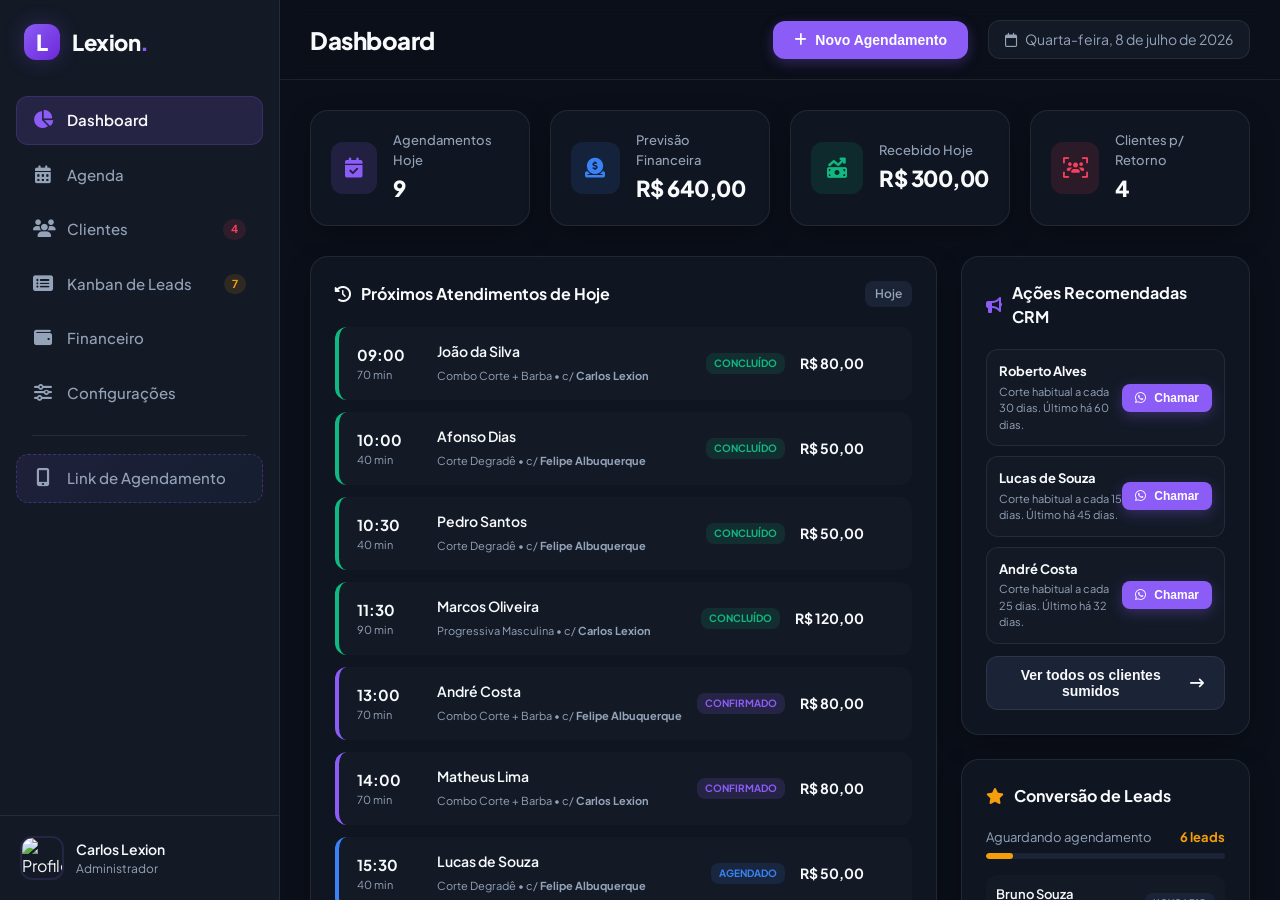
==== index.html @ 38a70a24 "Initial commit: Lexion web app prototype and mobile-first responsive layout" ====
<!DOCTYPE html>
<html lang="pt-BR">
<head>
    <meta charset="UTF-8">
    <meta name="viewport" content="width=device-width, initial-scale=1.0">
    <title>Lexion - Dashboard de Barbearia & Salão</title>
    <!-- Google Fonts: Plus Jakarta Sans -->
    <link rel="preconnect" href="https://fonts.googleapis.com">
    <link rel="preconnect" href="https://fonts.gstatic.com" crossorigin>
    <link href="https://fonts.googleapis.com/css2?family=Plus+Jakarta+Sans:wght@300;400;500;600;700;800&display=swap" rel="stylesheet">
    <!-- Font Awesome Icons -->
    <link rel="stylesheet" href="https://cdnjs.cloudflare.com/ajax/libs/font-awesome/6.4.0/css/all.min.css">
    <!-- CSS Customizado -->
    <link rel="stylesheet" href="index.css">
</head>
<body class="dark-theme">
    <div class="app-container">
        <!-- SIDEBAR -->
        <aside class="sidebar" id="sidebar">
            <div class="sidebar-header">
                <div class="logo">
                    <div class="logo-icon">L</div>
                    <span>Lexion<span class="logo-dot">.</span></span>
                </div>
                <button class="sidebar-close" id="sidebar-close-btn">
                    <i class="fa-solid fa-xmark"></i>
                </button>
            </div>
            
            <nav class="sidebar-menu">
                <a href="#" class="menu-item active" data-target="dashboard">
                    <i class="fa-solid fa-chart-pie"></i>
                    <span>Dashboard</span>
                </a>
                <a href="#" class="menu-item" data-target="agenda">
                    <i class="fa-solid fa-calendar-days"></i>
                    <span>Agenda</span>
                </a>
                <a href="#" class="menu-item" data-target="clientes">
                    <i class="fa-solid fa-users"></i>
                    <span>Clientes</span>
                    <span class="badge badge-alert" id="badge-recall" style="display:none;">0</span>
                </a>
                <a href="#" class="menu-item" data-target="leads">
                    <i class="fa-solid fa-rectangle-list"></i>
                    <span>Kanban de Leads</span>
                    <span class="badge badge-info" id="badge-leads" style="display:none;">0</span>
                </a>
                <a href="#" class="menu-item" data-target="financeiro">
                    <i class="fa-solid fa-wallet"></i>
                    <span>Financeiro</span>
                </a>
                <a href="#" class="menu-item" data-target="configuracoes">
                    <i class="fa-solid fa-sliders"></i>
                    <span>Configurações</span>
                </a>
                <div class="menu-divider"></div>
                <a href="#" class="menu-item menu-item-special" data-target="simulador">
                    <i class="fa-solid fa-mobile-screen-button"></i>
                    <span>Link de Agendamento</span>
                </a>
            </nav>
            
            <div class="sidebar-footer">
                <div class="user-profile">
                    <img src="https://images.unsplash.com/photo-1534528741775-53994a69daeb?q=80&w=256&auto=format&fit=crop" alt="Profile Photo" class="profile-avatar">
                    <div class="profile-info">
                        <span class="profile-name">Carlos Lexion</span>
                        <span class="profile-role">Administrador</span>
                    </div>
                </div>
            </div>
        </aside>

        <!-- MAIN CONTENT AREA -->
        <main class="main-content">
            <!-- TOP HEADER -->
            <header class="top-header">
                <div class="header-left">
                    <button class="sidebar-toggle" id="sidebar-toggle-btn">
                        <i class="fa-solid fa-bars"></i>
                    </button>
                    <h1 class="header-title" id="page-title">Dashboard</h1>
                </div>
                
                <div class="header-right">
                    <div class="quick-actions">
                        <button class="btn btn-primary" id="btn-quick-appointment">
                            <i class="fa-solid fa-plus"></i> Novo Agendamento
                        </button>
                    </div>
                    <div class="header-date" id="current-date-display">
                        <i class="fa-regular fa-calendar"></i>
                        <span>Quarta-feira, 8 de Julho de 2026</span>
                    </div>
                </div>
            </header>

            <!-- PAGES CONTAINER -->
            <div class="pages-container">
                <!-- 1. DASHBOARD PAGE -->
                <section class="page-section active" id="page-dashboard">
                    <!-- Metrics Cards Grid -->
                    <div class="metrics-grid">
                        <div class="metric-card glass-effect">
                            <div class="metric-icon bg-purple-soft">
                                <i class="fa-solid fa-calendar-check text-purple"></i>
                            </div>
                            <div class="metric-details">
                                <span class="metric-label">Agendamentos Hoje</span>
                                <h3 class="metric-value" id="dash-total-appts">8</h3>
                            </div>
                        </div>
                        <div class="metric-card glass-effect">
                            <div class="metric-icon bg-blue-soft">
                                <i class="fa-solid fa-circle-dollar-to-slot text-blue"></i>
                            </div>
                            <div class="metric-details">
                                <span class="metric-label">Previsão Financeira</span>
                                <h3 class="metric-value" id="dash-expected-revenue">R$ 640</h3>
                            </div>
                        </div>
                        <div class="metric-card glass-effect">
                            <div class="metric-icon bg-green-soft">
                                <i class="fa-solid fa-money-bill-trend-up text-green"></i>
                            </div>
                            <div class="metric-details">
                                <span class="metric-label">Recebido Hoje</span>
                                <h3 class="metric-value" id="dash-actual-revenue">R$ 300</h3>
                            </div>
                        </div>
                        <div class="metric-card glass-effect click-tab" data-target="clientes" style="cursor: pointer;">
                            <div class="metric-icon bg-red-soft">
                                <i class="fa-solid fa-users-viewfinder text-red"></i>
                            </div>
                            <div class="metric-details">
                                <span class="metric-label">Clientes p/ Retorno</span>
                                <h3 class="metric-value" id="dash-recall-count">22</h3>
                            </div>
                        </div>
                    </div>

                    <!-- Dashboard Layout Grid -->
                    <div class="dashboard-layout">
                        <!-- Column 1: Today's agenda list -->
                        <div class="dashboard-panel glass-effect flex-2">
                            <div class="panel-header">
                                <h4 class="panel-title"><i class="fa-solid fa-clock-rotate-left"></i> Próximos Atendimentos de Hoje</h4>
                                <span class="panel-subtitle" id="dash-agenda-subtitle">Hoje</span>
                            </div>
                            <div class="panel-body">
                                <div class="atendimentos-lista" id="dash-atendimentos-list">
                                    <!-- Populated dynamically via JS -->
                                </div>
                            </div>
                        </div>

                        <!-- Column 2: CRM + Leads Quick Actions -->
                        <div class="dashboard-side-panels">
                            <!-- CRM Panel -->
                            <div class="dashboard-panel glass-effect">
                                <div class="panel-header">
                                    <h4 class="panel-title"><i class="fa-solid fa-bullhorn text-purple"></i> Ações Recomendadas CRM</h4>
                                </div>
                                <div class="panel-body">
                                    <div class="crm-quick-actions" id="dash-crm-list">
                                        <!-- CRM alert list populated dynamically -->
                                    </div>
                                    <button class="btn btn-secondary btn-full click-tab" data-target="clientes" style="margin-top: 12px;">
                                        Ver todos os clientes sumidos <i class="fa-solid fa-arrow-right-long" style="margin-left: 8px;"></i>
                                    </button>
                                </div>
                            </div>

                            <!-- Leads Panel -->
                            <div class="dashboard-panel glass-effect">
                                <div class="panel-header">
                                    <h4 class="panel-title"><i class="fa-solid fa-star text-amber"></i> Conversão de Leads</h4>
                                </div>
                                <div class="panel-body">
                                    <div class="leads-quick-stats">
                                        <div class="lead-progress-container">
                                            <div class="lead-progress-labels">
                                                <span>Aguardando agendamento</span>
                                                <strong id="dash-leads-pending-count">9 leads</strong>
                                            </div>
                                            <div class="progress-bar-bg">
                                                <div class="progress-bar-fill" id="dash-leads-progress-bar" style="width: 45%;"></div>
                                            </div>
                                        </div>
                                    </div>
                                    <div class="recent-leads" id="dash-recent-leads">
                                        <!-- Recent leads listed here -->
                                    </div>
                                    <button class="btn btn-secondary btn-full click-tab" data-target="leads" style="margin-top: 12px;">
                                        Ir para o Kanban de Leads <i class="fa-solid fa-arrow-right-long" style="margin-left: 8px;"></i>
                                    </button>
                                </div>
                            </div>
                        </div>
                    </div>
                </section>

                <!-- 2. AGENDA PAGE -->
                <section class="page-section" id="page-agenda">
                    <div class="agenda-controls">
                        <div class="agenda-filters">
                            <button class="btn btn-secondary btn-active" id="btn-agenda-view-day">Dia</button>
                            <button class="btn btn-secondary" id="btn-agenda-view-week">Semana</button>
                            <button class="btn btn-secondary" id="btn-agenda-view-month">Mês</button>
                        </div>
                        <div class="agenda-navigation">
                            <button class="btn btn-icon" id="btn-agenda-prev"><i class="fa-solid fa-chevron-left"></i></button>
                            <span class="agenda-current-date-title" id="agenda-current-date-title">Quarta-feira, 08/07/2026</span>
                            <button class="btn btn-icon" id="btn-agenda-next"><i class="fa-solid fa-chevron-right"></i></button>
                        </div>
                        <div class="agenda-actions">
                            <button class="btn btn-primary" id="btn-new-appointment">
                                <i class="fa-solid fa-plus"></i> Agendar Horário
                            </button>
                        </div>
                    </div>

                    <!-- Mobile Professional Switcher -->
                    <div class="mobile-prof-switcher" id="mobile-prof-switcher">
                        <!-- Populated dynamically via JS -->
                    </div>

                    <!-- Interactive Calendar View -->
                    <div class="calendar-wrapper glass-effect">
                        <!-- Hours vs Professional Columns (Day View is standard and premium here) -->
                        <div class="calendar-header-cols" id="calendar-header-cols">
                            <!-- Professional header columns generated dynamically -->
                        </div>
                        <div class="calendar-body-scroll">
                            <div class="calendar-time-grid">
                                <div class="calendar-time-axis" id="calendar-time-axis">
                                    <!-- Hours axis e.g., 08:00, 09:00, etc. -->
                                </div>
                                <div class="calendar-columns-container" id="calendar-columns-container">
                                    <!-- Columns per professional, with appointments absolute-positioned inside -->
                                </div>
                            </div>
                        </div>
                    </div>
                    
                    <!-- Week / Month View Placeholder Container -->
                    <div id="calendar-alternate-view" class="calendar-alternate-view glass-effect" style="display: none;">
                        <!-- Generated dynamically if Week or Month are selected -->
                    </div>
                </section>

                <!-- 3. CLIENTES PAGE -->
                <section class="page-section" id="page-clientes">
                    <div class="section-actions-bar">
                        <div class="search-box">
                            <i class="fa-solid fa-magnifying-glass"></i>
                            <input type="text" id="input-search-clients" placeholder="Buscar cliente por nome ou WhatsApp...">
                        </div>
                        <div class="filter-controls">
                            <select id="select-filter-clients-status" class="form-control" style="width: auto;">
                                <option value="all">Todos os Status</option>
                                <option value="reco">Recorrentes</option>
                                <option value="sumido">Sumidos (Atrasados)</option>
                                <option value="novo">Novos</option>
                            </select>
                        </div>
                        <button class="btn btn-primary" id="btn-add-client">
                            <i class="fa-solid fa-user-plus"></i> Cadastrar Cliente
                        </button>
                    </div>

                    <div class="table-container glass-effect">
                        <table class="data-table" id="table-clients">
                            <thead>
                                <tr>
                                    <th>Nome</th>
                                    <th>WhatsApp</th>
                                    <th>Frequência</th>
                                    <th>Último Corte</th>
                                    <th>Status Retorno</th>
                                    <th>Total Gasto</th>
                                    <th style="text-align: right;">Ações</th>
                                </tr>
                            </thead>
                            <tbody id="tbody-clients">
                                <!-- Clients list populated dynamically -->
                            </tbody>
                        </table>
                    </div>
                </section>

                <!-- 4. KANBAN LEADS PAGE -->
                <section class="page-section" id="page-leads">
                    <div class="section-actions-bar">
                        <div class="search-box">
                            <i class="fa-solid fa-magnifying-glass"></i>
                            <input type="text" id="input-search-leads" placeholder="Buscar leads...">
                        </div>
                        <button class="btn btn-primary" id="btn-add-lead">
                            <i class="fa-solid fa-plus"></i> Novo Lead
                        </button>
                    </div>

                    <!-- Mobile Stages Tabs -->
                    <div class="mobile-kanban-tabs" id="mobile-leads-tabs">
                        <!-- Populated dynamically via JS to sync badge values -->
                    </div>

                    <!-- Kanban Board -->
                    <div class="kanban-board">
                        <!-- Column 1: Novo Lead -->
                        <div class="kanban-column glass-effect" data-stage="new">
                            <div class="kanban-column-header">
                                <span class="column-dot bg-blue"></span>
                                <h5 class="column-title">Novo Lead</h5>
                                <span class="column-badge" id="badge-stage-new">0</span>
                            </div>
                            <div class="kanban-cards-container" id="container-stage-new">
                                <!-- Cards populated dynamically -->
                            </div>
                        </div>

                        <!-- Column 2: Em Conversa -->
                        <div class="kanban-column glass-effect" data-stage="talking">
                            <div class="kanban-column-header">
                                <span class="column-dot bg-amber"></span>
                                <h5 class="column-title">Em Conversa</h5>
                                <span class="column-badge" id="badge-stage-talking">0</span>
                            </div>
                            <div class="kanban-cards-container" id="container-stage-talking">
                                <!-- Cards -->
                            </div>
                        </div>

                        <!-- Column 3: Link Enviado -->
                        <div class="kanban-column glass-effect" data-stage="link_sent">
                            <div class="kanban-column-header">
                                <span class="column-dot bg-purple"></span>
                                <h5 class="column-title">Link Enviado</h5>
                                <span class="column-badge" id="badge-stage-link-sent">0</span>
                            </div>
                            <div class="kanban-cards-container" id="container-stage-link_sent">
                                <!-- Cards -->
                            </div>
                        </div>

                        <!-- Column 4: Agendado -->
                        <div class="kanban-column glass-effect" data-stage="scheduled">
                            <div class="kanban-column-header">
                                <span class="column-dot bg-green"></span>
                                <h5 class="column-title">Agendado</h5>
                                <span class="column-badge" id="badge-stage-scheduled">0</span>
                            </div>
                            <div class="kanban-cards-container" id="container-stage-scheduled">
                                <!-- Cards -->
                            </div>
                        </div>

                        <!-- Column 5: Retorno Futuro -->
                        <div class="kanban-column glass-effect" data-stage="follow_up">
                            <div class="kanban-column-header">
                                <span class="column-dot bg-indigo"></span>
                                <h5 class="column-title">Retorno Futuro</h5>
                                <span class="column-badge" id="badge-stage-follow-up">0</span>
                            </div>
                            <div class="kanban-cards-container" id="container-stage-follow_up">
                                <!-- Cards -->
                            </div>
                        </div>

                        <!-- Column 6: Perdido -->
                        <div class="kanban-column glass-effect" data-stage="lost">
                            <div class="kanban-column-header">
                                <span class="column-dot bg-gray"></span>
                                <h5 class="column-title">Perdido</h5>
                                <span class="column-badge" id="badge-stage-lost">0</span>
                            </div>
                            <div class="kanban-cards-container" id="container-stage-lost">
                                <!-- Cards -->
                            </div>
                        </div>
                    </div>
                </section>

                <!-- 5. FINANCEIRO PAGE -->
                <section class="page-section" id="page-financeiro">
                    <!-- Finance Stats Summary -->
                    <div class="metrics-grid">
                        <div class="metric-card glass-effect">
                            <div class="metric-icon bg-green-soft">
                                <i class="fa-solid fa-arrow-trend-up text-green"></i>
                            </div>
                            <div class="metric-details">
                                <span class="metric-label">Total Entradas (Mês)</span>
                                <h3 class="metric-value text-green" id="fin-total-income">R$ 4.250</h3>
                            </div>
                        </div>
                        <div class="metric-card glass-effect">
                            <div class="metric-icon bg-red-soft">
                                <i class="fa-solid fa-arrow-trend-down text-red"></i>
                            </div>
                            <div class="metric-details">
                                <span class="metric-label">Total Saídas (Mês)</span>
                                <h3 class="metric-value text-red" id="fin-total-expenses">R$ 1.120</h3>
                            </div>
                        </div>
                        <div class="metric-card glass-effect">
                            <div class="metric-icon bg-purple-soft">
                                <i class="fa-solid fa-scale-balanced text-purple"></i>
                            </div>
                            <div class="metric-details">
                                <span class="metric-label">Saldo / Lucro Líquido</span>
                                <h3 class="metric-value text-purple" id="fin-net-profit">R$ 3.130</h3>
                            </div>
                        </div>
                        <div class="metric-card glass-effect">
                            <div class="metric-icon bg-blue-soft">
                                <i class="fa-solid fa-chart-line text-blue"></i>
                            </div>
                            <div class="metric-details">
                                <span class="metric-label">Ticket Médio</span>
                                <h3 class="metric-value" id="fin-ticket-medio">R$ 80</h3>
                            </div>
                        </div>
                    </div>

                    <!-- Finance Grid -->
                    <div class="finance-grid">
                        <!-- Chart and Lists -->
                        <div class="dashboard-panel glass-effect flex-2">
                            <div class="panel-header">
                                <h4 class="panel-title"><i class="fa-solid fa-list-check"></i> Histórico de Transações</h4>
                                <div class="finance-list-actions">
                                    <button class="btn btn-secondary" id="btn-add-income"><i class="fa-solid fa-plus text-green"></i> Entrada</button>
                                    <button class="btn btn-secondary" id="btn-add-expense"><i class="fa-solid fa-plus text-red"></i> Saída</button>
                                </div>
                            </div>
                            <div class="panel-body">
                                <div class="table-container-embedded">
                                    <table class="data-table small-text">
                                        <thead>
                                            <tr>
                                                <th>Data</th>
                                                <th>Tipo</th>
                                                <th>Descrição</th>
                                                <th>Categoria</th>
                                                <th>Forma de Pagto</th>
                                                <th>Valor</th>
                                                <th style="text-align: right;">Ação</th>
                                            </tr>
                                        </thead>
                                        <tbody id="tbody-transactions">
                                            <!-- Financial records populated dynamically -->
                                        </tbody>
                                    </table>
                                </div>
                            </div>
                        </div>

                        <!-- Side Reports -->
                        <div class="dashboard-side-panels">
                            <div class="dashboard-panel glass-effect">
                                <div class="panel-header">
                                    <h4 class="panel-title"><i class="fa-solid fa-chart-pie text-purple"></i> Faturamento por Serviço</h4>
                                </div>
                                <div class="panel-body">
                                    <div class="chart-box-mock" id="chart-service-revenue">
                                        <!-- Mock graph displaying bars representing revenue per service -->
                                    </div>
                                </div>
                            </div>
                            <div class="dashboard-panel glass-effect">
                                <div class="panel-header">
                                    <h4 class="panel-title"><i class="fa-solid fa-credit-card text-blue"></i> Métodos de Pagamento</h4>
                                </div>
                                <div class="panel-body">
                                    <div class="payment-methods-stats" id="chart-payment-methods">
                                        <!-- Mock details for payment splits (Pix, Dinheiro, etc) -->
                                    </div>
                                </div>
                            </div>
                        </div>
                    </div>
                </section>

                <!-- 6. CONFIGURAÇÕES PAGE -->
                <section class="page-section" id="page-configuracoes">
                    <div class="config-tabs-container">
                        <!-- Horizontal secondary sub-navigation -->
                        <div class="config-subnav">
                            <button class="btn btn-secondary btn-active" data-config-tab="servicos">Serviços Oferecidos</button>
                            <button class="btn btn-secondary" data-config-tab="profissionais">Profissionais</button>
                            <button class="btn btn-secondary" data-config-tab="empresa">Dados do Estabelecimento</button>
                        </div>

                        <div class="config-tab-content glass-effect active" id="config-tab-servicos">
                            <div class="panel-header-with-action">
                                <div>
                                    <h4 class="panel-title">Gerenciar Serviços</h4>
                                    <p class="panel-description">Defina o preço, duração em minutos e a visibilidade no link público.</p>
                                </div>
                                <button class="btn btn-primary" id="btn-add-service">
                                    <i class="fa-solid fa-plus"></i> Adicionar Serviço
                                </button>
                            </div>
                            <div class="services-list-grid" id="services-config-grid">
                                <!-- Services populated here dynamically -->
                            </div>
                        </div>

                        <div class="config-tab-content glass-effect" id="config-tab-profissionais" style="display:none;">
                            <div class="panel-header-with-action">
                                <div>
                                    <h4 class="panel-title">Profissionais Ativos</h4>
                                    <p class="panel-description">Gerencie a equipe e sua agenda individual no sistema.</p>
                                </div>
                                <button class="btn btn-primary" id="btn-add-professional">
                                    <i class="fa-solid fa-plus"></i> Adicionar Profissional
                                </button>
                            </div>
                            <div class="professionals-list-grid" id="professionals-config-grid">
                                <!-- Professionals list populated dynamically -->
                            </div>
                        </div>

                        <div class="config-tab-content glass-effect" id="config-tab-empresa" style="display:none;">
                            <div class="panel-header">
                                <h4 class="panel-title">Dados do Estabelecimento</h4>
                                <p class="panel-description">Esses dados serão exibidos na página pública de agendamento.</p>
                            </div>
                            <form class="config-form" id="form-business-info">
                                <div class="form-row">
                                    <div class="form-group">
                                        <label for="biz-name">Nome do Salão/Barbearia</label>
                                        <input type="text" id="biz-name" class="form-control" value="Barbearia Lexion & Estilo">
                                    </div>
                                    <div class="form-group">
                                        <label for="biz-slug">Link Slug (ex: seu-nome)</label>
                                        <div class="input-prefix-wrapper">
                                            <span class="input-prefix">lexion.com.br/agendar/</span>
                                            <input type="text" id="biz-slug" class="form-control" value="barbearia-lexion">
                                        </div>
                                    </div>
                                </div>
                                <div class="form-row">
                                    <div class="form-group">
                                        <label for="biz-phone">WhatsApp para contato</label>
                                        <input type="text" id="biz-phone" class="form-control" value="(11) 99999-8888">
                                    </div>
                                    <div class="form-group">
                                        <label for="biz-instagram">Instagram</label>
                                        <div class="input-prefix-wrapper">
                                            <span class="input-prefix">@</span>
                                            <input type="text" id="biz-instagram" class="form-control" value="barbearia.lexion">
                                        </div>
                                    </div>
                                </div>
                                <div class="form-group">
                                    <label for="biz-address">Endereço Completo</label>
                                    <input type="text" id="biz-address" class="form-control" value="Av. Paulista, 1000 - Bela Vista, São Paulo - SP">
                                </div>
                                <div class="form-group">
                                    <label>Horário Geral de Funcionamento</label>
                                    <div class="hours-grid">
                                        <div class="hour-day-row">
                                            <span>Segunda a Sexta</span>
                                            <input type="time" class="form-control inline-time" value="09:00">
                                            <span>até</span>
                                            <input type="time" class="form-control inline-time" value="19:00">
                                        </div>
                                        <div class="hour-day-row">
                                            <span>Sábado</span>
                                            <input type="time" class="form-control inline-time" value="09:00">
                                            <span>até</span>
                                            <input type="time" class="form-control inline-time" value="15:00">
                                        </div>
                                    </div>
                                </div>
                                <button type="submit" class="btn btn-primary" style="margin-top: 10px;">Salvar Alterações</button>
                            </form>
                        </div>
                    </div>
                </section>

                <!-- 7. LINK DE AGENDAMENTO SIMULADO (PORTAL DO CLIENTE) -->
                <section class="page-section" id="page-simulador">
                    <div class="simulator-wrapper">
                        <!-- Left Details -->
                        <div class="simulator-info flex-1">
                            <h3><i class="fa-solid fa-share-nodes text-purple"></i> Link de Agendamento Inteligente</h3>
                            <p>Este é o principal canal de captação de clientes. Os profissionais colam este link na biografia do Instagram e enviam no WhatsApp.</p>
                            
                            <div class="link-copier-box glass-effect">
                                <span class="link-label">Link do seu Estabelecimento:</span>
                                <div class="link-copier">
                                    <code id="biz-link-url">https://lexion.com.br/agendar/barbearia-lexion</code>
                                    <button class="btn btn-secondary btn-sm" id="btn-copy-link"><i class="fa-regular fa-copy"></i> Copiar</button>
                                </div>
                            </div>

                            <div class="simulator-instructions-box glass-effect">
                                <h5>Como funciona o fluxo do cliente:</h5>
                                <ol class="sim-steps-list">
                                    <li>O cliente seleciona um serviço no celular.</li>
                                    <li>Escolhe o profissional de sua preferência.</li>
                                    <li>Seleciona a data e um horário livre disponível.</li>
                                    <li>Informa seu nome e WhatsApp (sem precisar criar conta/senhas complexas).</li>
                                    <li><strong>O agendamento é inserido na sua agenda em tempo real!</strong></li>
                                </ol>
                                <div class="alert-box alert-info">
                                    <i class="fa-solid fa-lightbulb"></i>
                                    <span>Ao lado, você pode simular a experiência exata que o seu cliente terá no smartphone dele. Faça um teste agendando um horário!</span>
                                </div>
                            </div>
                        </div>

                        <!-- Right Phone Viewport Mock -->
                        <div class="simulator-phone-container flex-1">
                            <div class="iphone-frame">
                                <div class="iphone-screen">
                                    <!-- Phone Header / Status Bar -->
                                    <div class="phone-status-bar">
                                        <span class="phone-time">14:40</span>
                                        <div class="phone-icons">
                                            <i class="fa-solid fa-signal"></i>
                                            <i class="fa-solid fa-wifi"></i>
                                            <i class="fa-solid fa-battery-full"></i>
                                        </div>
                                    </div>
                                    
                                    <!-- Browser Header Simulated -->
                                    <div class="phone-browser-header">
                                        <i class="fa-solid fa-lock text-success" style="font-size: 10px;"></i>
                                        <span class="browser-url">lexion.com.br/agendar/barbearia...</span>
                                        <i class="fa-solid fa-rotate-right" style="font-size: 10px; cursor: pointer;" id="btn-reset-phone"></i>
                                    </div>

                                    <!-- Public Portal Content Box -->
                                    <div class="phone-content" id="phone-booking-content">
                                        <!-- Will display public booking flow dynamically -->
                                    </div>
                                </div>
                            </div>
                        </div>
                    </div>
                </section>
            </div>
        </main>
    </div>

    <!-- MODAL: ADD/EDIT APPOINTMENT -->
    <div class="modal-backdrop" id="modal-appointment">
        <div class="modal-dialog glass-effect">
            <div class="modal-header">
                <h4 class="modal-title" id="appointment-modal-title">Novo Agendamento</h4>
                <button class="modal-close" data-close-modal="modal-appointment">&times;</button>
            </div>
            <form id="form-appointment">
                <input type="hidden" id="appt-id">
                <div class="modal-body">
                    <div class="form-group">
                        <label for="appt-client-select">Cliente</label>
                        <div class="input-select-plus">
                            <select id="appt-client-select" class="form-control" required>
                                <!-- Populated dynamically -->
                            </select>
                            <button type="button" class="btn btn-secondary" id="btn-quick-add-client-from-appt" title="Cadastrar novo cliente">
                                <i class="fa-solid fa-user-plus"></i>
                            </button>
                        </div>
                    </div>
                    <div class="form-row">
                        <div class="form-group">
                            <label for="appt-service-select">Serviço</label>
                            <select id="appt-service-select" class="form-control" required>
                                <!-- Populated dynamically -->
                            </select>
                        </div>
                        <div class="form-group">
                            <label for="appt-prof-select">Profissional</label>
                            <select id="appt-prof-select" class="form-control" required>
                                <!-- Populated dynamically -->
                            </select>
                        </div>
                    </div>
                    <div class="form-row">
                        <div class="form-group">
                            <label for="appt-date">Data</label>
                            <input type="date" id="appt-date" class="form-control" required>
                        </div>
                        <div class="form-group">
                            <label for="appt-time">Horário</label>
                            <input type="time" id="appt-time" class="form-control" required>
                        </div>
                    </div>
                    <div class="form-row">
                        <div class="form-group">
                            <label for="appt-status">Status Atendimento</label>
                            <select id="appt-status" class="form-control">
                                <option value="scheduled">Agendado</option>
                                <option value="confirmed">Confirmado</option>
                                <option value="done">Concluído (Realizado)</option>
                                <option value="no_show">Faltou (Não Compareceu)</option>
                                <option value="cancelled">Cancelado</option>
                            </select>
                        </div>
                        <div class="form-group">
                            <label for="appt-payment">Status Financeiro</label>
                            <select id="appt-payment" class="form-control">
                                <option value="pending">Pendente (Não Pago)</option>
                                <option value="paid">Pago (Recebido)</option>
                                <option value="free">Cortesia</option>
                            </select>
                        </div>
                    </div>
                    <div class="form-group">
                        <label for="appt-payment-method">Forma de Pagamento (se pago)</label>
                        <select id="appt-payment-method" class="form-control">
                            <option value="pix">Pix</option>
                            <option value="credit_card">Cartão de Crédito</option>
                            <option value="debit_card">Cartão de Débito</option>
                            <option value="cash">Dinheiro</option>
                        </select>
                    </div>
                    <div class="form-group">
                        <label for="appt-notes">Observações</label>
                        <textarea id="appt-notes" class="form-control" rows="2" placeholder="Observações do atendimento, restrições, etc."></textarea>
                    </div>
                </div>
                <div class="modal-footer">
                    <button type="button" class="btn btn-secondary" data-close-modal="modal-appointment">Cancelar</button>
                    <button type="button" class="btn btn-danger" id="btn-delete-appointment" style="display:none; margin-right: auto;">Excluir</button>
                    <button type="submit" class="btn btn-primary">Salvar Agendamento</button>
                </div>
            </form>
        </div>
    </div>

    <!-- MODAL: ADD/EDIT CLIENT -->
    <div class="modal-backdrop" id="modal-client">
        <div class="modal-dialog glass-effect">
            <div class="modal-header">
                <h4 class="modal-title" id="client-modal-title">Cadastrar Cliente</h4>
                <button class="modal-close" data-close-modal="modal-client">&times;</button>
            </div>
            <form id="form-client">
                <input type="hidden" id="client-id">
                <div class="modal-body">
                    <div class="form-group">
                        <label for="client-name">Nome Completo</label>
                        <input type="text" id="client-name" class="form-control" placeholder="Ex: João da Silva" required>
                    </div>
                    <div class="form-row">
                        <div class="form-group">
                            <label for="client-phone">WhatsApp/Telefone</label>
                            <input type="text" id="client-phone" class="form-control" placeholder="Ex: (11) 99999-8888" required>
                        </div>
                        <div class="form-group">
                            <label for="client-instagram">Instagram</label>
                            <input type="text" id="client-instagram" class="form-control" placeholder="Ex: @joao.silva">
                        </div>
                    </div>
                    <div class="form-row">
                        <div class="form-group">
                            <label for="client-birth">Data de Nascimento</label>
                            <input type="date" id="client-birth" class="form-control">
                        </div>
                        <div class="form-group">
                            <label for="client-frequency">Frequência Média de Retorno (dias)</label>
                            <input type="number" id="client-frequency" class="form-control" placeholder="Ex: 21" min="1" value="30">
                        </div>
                    </div>
                    <div class="form-group">
                        <label for="client-notes">Observações</label>
                        <textarea id="client-notes" class="form-control" rows="3" placeholder="Gostos do cliente, detalhes específicos de cortes anteriores..."></textarea>
                    </div>
                </div>
                <div class="modal-footer">
                    <button type="button" class="btn btn-secondary" data-close-modal="modal-client">Cancelar</button>
                    <button type="submit" class="btn btn-primary">Salvar Cliente</button>
                </div>
            </form>
        </div>
    </div>

    <!-- MODAL: ADD/EDIT LEAD -->
    <div class="modal-backdrop" id="modal-lead">
        <div class="modal-dialog glass-effect">
            <div class="modal-header">
                <h4 class="modal-title" id="lead-modal-title">Novo Lead de Contato</h4>
                <button class="modal-close" data-close-modal="modal-lead">&times;</button>
            </div>
            <form id="form-lead">
                <input type="hidden" id="lead-id">
                <div class="modal-body">
                    <div class="form-group">
                        <label for="lead-name">Nome do Lead</label>
                        <input type="text" id="lead-name" class="form-control" placeholder="Ex: Maria Souza" required>
                    </div>
                    <div class="form-row">
                        <div class="form-group">
                            <label for="lead-phone">WhatsApp/Telefone</label>
                            <input type="text" id="lead-phone" class="form-control" placeholder="Ex: (11) 98888-7777" required>
                        </div>
                        <div class="form-group">
                            <label for="lead-source">Origem do Lead</label>
                            <select id="lead-source" class="form-control">
                                <option value="instagram">Instagram Direct</option>
                                <option value="whatsapp">WhatsApp</option>
                                <option value="manual">Manual/Presencial</option>
                                <option value="website">Site/Link</option>
                                <option value="referral">Indicação</option>
                            </select>
                        </div>
                    </div>
                    <div class="form-group">
                        <label for="lead-stage">Coluna (Estágio)</label>
                        <select id="lead-stage" class="form-control">
                            <option value="new">Novo Lead</option>
                            <option value="talking">Em Conversa</option>
                            <option value="link_sent">Link de Agendamento Enviado</option>
                            <option value="scheduled">Agendado</option>
                            <option value="follow_up">Retorno Futuro</option>
                            <option value="lost">Perdido / Sem Retorno</option>
                        </select>
                    </div>
                    <div class="form-group">
                        <label for="lead-notes">Notas da Conversa</label>
                        <textarea id="lead-notes" class="form-control" rows="3" placeholder="Escreva o que ela perguntou, valores enviados, etc..."></textarea>
                    </div>
                </div>
                <div class="modal-footer">
                    <button type="button" class="btn btn-secondary" data-close-modal="modal-lead">Cancelar</button>
                    <button type="button" class="btn btn-danger" id="btn-delete-lead" style="display:none; margin-right: auto;">Excluir</button>
                    <button type="submit" class="btn btn-primary">Salvar Lead</button>
                </div>
            </form>
        </div>
    </div>

    <!-- MODAL: ADD TRANSACTION -->
    <div class="modal-backdrop" id="modal-transaction">
        <div class="modal-dialog glass-effect">
            <div class="modal-header">
                <h4 class="modal-title" id="transaction-modal-title">Registrar Transação</h4>
                <button class="modal-close" data-close-modal="modal-transaction">&times;</button>
            </div>
            <form id="form-transaction">
                <input type="hidden" id="trans-type">
                <div class="modal-body">
                    <div class="form-row">
                        <div class="form-group">
                            <label for="trans-amount">Valor (R$)</label>
                            <input type="number" id="trans-amount" class="form-control" step="0.01" min="0.01" placeholder="Ex: 50.00" required>
                        </div>
                        <div class="form-group">
                            <label for="trans-date">Data</label>
                            <input type="date" id="trans-date" class="form-control" required>
                        </div>
                    </div>
                    <div class="form-group">
                        <label for="trans-description">Descrição</label>
                        <input type="text" id="trans-description" class="form-control" placeholder="Ex: Compra de Shampoos / Corte João" required>
                    </div>
                    <div class="form-row">
                        <div class="form-group">
                            <label for="trans-category">Categoria</label>
                            <select id="trans-category" class="form-control" required>
                                <!-- Options depend on Income / Expense -->
                            </select>
                        </div>
                        <div class="form-group">
                            <label for="trans-method">Forma de Pagamento</label>
                            <select id="trans-method" class="form-control" required>
                                <option value="pix">Pix</option>
                                <option value="credit_card">Cartão de Crédito</option>
                                <option value="debit_card">Cartão de Débito</option>
                                <option value="cash">Dinheiro</option>
                                <option value="other">Outro</option>
                            </select>
                        </div>
                    </div>
                </div>
                <div class="modal-footer">
                    <button type="button" class="btn btn-secondary" data-close-modal="modal-transaction">Cancelar</button>
                    <button type="submit" class="btn btn-primary">Registrar</button>
                </div>
            </form>
        </div>
    </div>

    <!-- MODAL: ADD SERVICE -->
    <div class="modal-backdrop" id="modal-service">
        <div class="modal-dialog glass-effect">
            <div class="modal-header">
                <h4 class="modal-title">Novo Serviço</h4>
                <button class="modal-close" data-close-modal="modal-service">&times;</button>
            </div>
            <form id="form-service">
                <input type="hidden" id="service-id">
                <div class="modal-body">
                    <div class="form-group">
                        <label for="service-name">Nome do Serviço</label>
                        <input type="text" id="service-name" class="form-control" placeholder="Ex: Corte Degradê + Barba" required>
                    </div>
                    <div class="form-row">
                        <div class="form-group">
                            <label for="service-price">Preço (R$)</label>
                            <input type="number" id="service-price" class="form-control" step="0.01" min="0" placeholder="Ex: 60.00" required>
                        </div>
                        <div class="form-group">
                            <label for="service-duration">Duração (minutos)</label>
                            <input type="number" id="service-duration" class="form-control" min="5" placeholder="Ex: 30" required>
                        </div>
                    </div>
                    <div class="form-group">
                        <label class="checkbox-container">
                            <input type="checkbox" id="service-active" checked>
                            <span class="checkmark"></span>
                            Ativo e visível no agendamento público
                        </label>
                    </div>
                </div>
                <div class="modal-footer">
                    <button type="button" class="btn btn-secondary" data-close-modal="modal-service">Cancelar</button>
                    <button type="button" class="btn btn-danger" id="btn-delete-service" style="display:none; margin-right: auto;">Excluir</button>
                    <button type="submit" class="btn btn-primary">Salvar Serviço</button>
                </div>
            </form>
        </div>
    </div>

    <!-- MODAL: ADD PROFESSIONAL -->
    <div class="modal-backdrop" id="modal-professional">
        <div class="modal-dialog glass-effect">
            <div class="modal-header">
                <h4 class="modal-title">Novo Profissional</h4>
                <button class="modal-close" data-close-modal="modal-professional">&times;</button>
            </div>
            <form id="form-professional">
                <input type="hidden" id="prof-id">
                <div class="modal-body">
                    <div class="form-group">
                        <label for="prof-name">Nome do Profissional</label>
                        <input type="text" id="prof-name" class="form-control" placeholder="Ex: Carlos Albuquerque" required>
                    </div>
                    <div class="form-group">
                        <label for="prof-phone">WhatsApp/Telefone</label>
                        <input type="text" id="prof-phone" class="form-control" placeholder="Ex: (11) 97777-6666" required>
                    </div>
                    <div class="form-group">
                        <label class="checkbox-container">
                            <input type="checkbox" id="prof-active" checked>
                            <span class="checkmark"></span>
                            Ativo (recebe agendamentos)
                        </label>
                    </div>
                </div>
                <div class="modal-footer">
                    <button type="button" class="btn btn-secondary" data-close-modal="modal-professional">Cancelar</button>
                    <button type="button" class="btn btn-danger" id="btn-delete-professional" style="display:none; margin-right: auto;">Excluir</button>
                    <button type="submit" class="btn btn-primary">Salvar Profissional</button>
                </div>
            </form>
        </div>
    </div>

    <!-- MODAL: WHATSAPP CRM MOCK SIMULATOR -->
    <div class="modal-backdrop" id="modal-whatsapp-crm">
        <div class="modal-dialog glass-effect whatsapp-dialog">
            <div class="modal-header wa-header">
                <div class="wa-user-info">
                    <div class="wa-avatar"><i class="fa-solid fa-user"></i></div>
                    <div>
                        <h4 class="modal-title wa-title" id="wa-chat-name">Nome do Cliente</h4>
                        <span class="wa-status">Online</span>
                    </div>
                </div>
                <button class="modal-close wa-close" data-close-modal="modal-whatsapp-crm">&times;</button>
            </div>
            <div class="modal-body wa-chat-body">
                <div class="wa-chat-container">
                    <div class="wa-message wa-msg-received">
                        <div class="wa-msg-bubble">
                            <p>Olá! Quero agendar um corte de cabelo.</p>
                            <span class="wa-msg-time">Ontem</span>
                        </div>
                    </div>
                    <div class="wa-message wa-msg-sent">
                        <div class="wa-msg-bubble">
                            <p>Olá! Tudo bem? Claro, você pode agendar direto pelo nosso link: <a href="#" id="wa-link-placeholder" class="text-underline">lexion.com.br/agendar/barbearia</a></p>
                            <span class="wa-msg-time">Ontem</span>
                        </div>
                    </div>
                    <!-- Template to draft message -->
                    <div class="wa-chat-draft-box">
                        <span class="draft-label">Sugestão de Mensagem de Retorno:</span>
                        <div class="draft-content-text" id="wa-message-draft">
                            <!-- Draft text generated dynamically -->
                        </div>
                    </div>
                </div>
            </div>
            <div class="modal-footer wa-footer">
                <button type="button" class="btn btn-secondary" data-close-modal="modal-whatsapp-crm">Fechar</button>
                <a href="#" target="_blank" class="btn btn-success" id="btn-send-real-whatsapp">
                    <i class="fa-brands fa-whatsapp"></i> Simular Envio no WhatsApp
                </a>
            </div>
        </div>
    </div>

    <!-- Mobile Bottom Tab Bar -->
    <nav class="mobile-tab-bar">
        <a href="#" class="tab-item active" data-target="dashboard">
            <i class="fa-solid fa-chart-pie"></i>
            <span>Início</span>
        </a>
        <a href="#" class="tab-item" data-target="agenda">
            <i class="fa-solid fa-calendar-days"></i>
            <span>Agenda</span>
        </a>
        <a href="#" class="tab-item" data-target="clientes">
            <i class="fa-solid fa-users"></i>
            <span>Clientes</span>
        </a>
        <a href="#" class="tab-item" data-target="leads">
            <i class="fa-solid fa-rectangle-list"></i>
            <span>Leads</span>
        </a>
        <a href="#" class="tab-item" data-target="financeiro">
            <i class="fa-solid fa-wallet"></i>
            <span>Finanças</span>
        </a>
    </nav>

    <!-- Toast Notification Container -->
    <div class="toast-container" id="toast-container"></div>

    <!-- JavaScript Principal -->
    <script src="app.js"></script>
</body>
</html>
---- index.css ----
/* ==========================================================================
   LEXION STYLING SYSTEM - PREMIUM DARK THEMING
   ========================================================================== */

/* Design Tokens & Variables */
:root {
    --bg-primary: #0b0f19;
    --bg-secondary: #131a26;
    --bg-tertiary: #1b2436;
    --bg-glass: rgba(19, 26, 38, 0.7);
    --border-color: rgba(255, 255, 255, 0.08);
    --border-color-active: rgba(139, 92, 246, 0.4);
    
    /* Brand Colors */
    --primary: #8b5cf6; /* Vibrant violet */
    --primary-hover: #a78bfa;
    --primary-dark: #6d28d9;
    --primary-light: rgba(139, 92, 246, 0.15);
    
    /* Action & Status Colors */
    --success: #10b981; /* Emerald */
    --success-light: rgba(16, 185, 129, 0.12);
    --warning: #f59e0b; /* Amber */
    --warning-light: rgba(245, 158, 11, 0.12);
    --danger: #f43f5e; /* Rose */
    --danger-light: rgba(244, 63, 94, 0.12);
    --info: #3b82f6; /* Sky Blue */
    --info-light: rgba(59, 130, 246, 0.12);
    --gray: #64748b;
    --gray-light: rgba(100, 116, 139, 0.12);
    
    /* Typography Colors */
    --text-main: #f8fafc;
    --text-muted: #94a3b8;
    --text-inverse: #0b0f19;
    
    /* Spacing & Borders */
    --radius-sm: 8px;
    --radius-md: 12px;
    --radius-lg: 18px;
    --radius-full: 9999px;
    --shadow-main: 0 10px 30px -10px rgba(0, 0, 0, 0.5);
    --shadow-glow: 0 0 20px rgba(139, 92, 246, 0.25);
    --transition: all 0.25s cubic-bezier(0.4, 0, 0.2, 1);
}

/* Base Styles */
* {
    margin: 0;
    padding: 0;
    box-sizing: border-box;
}

body {
    font-family: 'Plus Jakarta Sans', -apple-system, BlinkMacSystemFont, "Segoe UI", Roboto, sans-serif;
    background-color: var(--bg-primary);
    color: var(--text-main);
    overflow-x: hidden;
    line-height: 1.5;
    -webkit-font-smoothing: antialiased;
}

/* Custom Scrollbar */
::-webkit-scrollbar {
    width: 8px;
    height: 8px;
}
::-webkit-scrollbar-track {
    background: var(--bg-primary);
}
::-webkit-scrollbar-thumb {
    background: var(--bg-tertiary);
    border-radius: var(--radius-full);
}
::-webkit-scrollbar-thumb:hover {
    background: var(--primary);
}

/* SPA Layout Structure */
.app-container {
    display: flex;
    min-height: 100vh;
    width: 100vw;
}

/* Sidebar Styling */
.sidebar {
    width: 280px;
    background-color: var(--bg-secondary);
    border-right: 1px solid var(--border-color);
    display: flex;
    flex-direction: column;
    height: 100vh;
    position: sticky;
    top: 0;
    z-index: 100;
    transition: var(--transition);
}

.sidebar-header {
    padding: 24px;
    display: flex;
    align-items: center;
    justify-content: space-between;
}

.logo {
    display: flex;
    align-items: center;
    gap: 12px;
    font-size: 22px;
    font-weight: 800;
    letter-spacing: -0.5px;
}

.logo-icon {
    width: 36px;
    height: 36px;
    background: linear-gradient(135deg, var(--primary), var(--primary-dark));
    border-radius: var(--radius-md);
    display: flex;
    align-items: center;
    justify-content: center;
    color: white;
    font-weight: 900;
    box-shadow: var(--shadow-glow);
}

.logo-dot {
    color: var(--primary);
}

.sidebar-close {
    display: none;
    background: none;
    border: none;
    color: var(--text-muted);
    font-size: 20px;
    cursor: pointer;
}

.sidebar-menu {
    flex: 1;
    padding: 12px 16px;
    display: flex;
    flex-direction: column;
    gap: 6px;
    overflow-y: auto;
}

.menu-item {
    display: flex;
    align-items: center;
    gap: 14px;
    padding: 12px 16px;
    color: var(--text-muted);
    text-decoration: none;
    border-radius: var(--radius-md);
    font-weight: 500;
    font-size: 15px;
    transition: var(--transition);
    border: 1px solid transparent;
}

.menu-item i {
    font-size: 18px;
    width: 20px;
    text-align: center;
}

.menu-item:hover {
    color: var(--text-main);
    background-color: rgba(255, 255, 255, 0.03);
}

.menu-item.active {
    color: var(--text-main);
    background: var(--primary-light);
    border-color: rgba(139, 92, 246, 0.2);
    font-weight: 600;
}

.menu-item.active i {
    color: var(--primary);
}

.menu-item-special {
    background: linear-gradient(135deg, rgba(139, 92, 246, 0.1), rgba(59, 130, 246, 0.05));
    border: 1px dashed rgba(139, 92, 246, 0.3);
}

.menu-item-special:hover {
    background: linear-gradient(135deg, rgba(139, 92, 246, 0.15), rgba(59, 130, 246, 0.1));
    border-color: var(--primary);
}

.menu-item-special.active {
    background: linear-gradient(135deg, var(--primary), var(--info));
    color: white;
}

.menu-item-special.active i {
    color: white;
}

.menu-divider {
    height: 1px;
    background-color: var(--border-color);
    margin: 12px 16px;
}

.badge {
    margin-left: auto;
    font-size: 11px;
    padding: 2px 8px;
    border-radius: var(--radius-full);
    font-weight: 700;
}

.badge-alert {
    background-color: var(--danger-light);
    color: var(--danger);
}

.badge-info {
    background-color: var(--warning-light);
    color: var(--warning);
}

.sidebar-footer {
    padding: 20px;
    border-top: 1px solid var(--border-color);
}

.user-profile {
    display: flex;
    align-items: center;
    gap: 12px;
}

.profile-avatar {
    width: 44px;
    height: 44px;
    border-radius: var(--radius-md);
    object-fit: cover;
    border: 2px solid var(--primary-light);
}

.profile-info {
    display: flex;
    flex-direction: column;
}

.profile-name {
    font-weight: 600;
    font-size: 14px;
    color: var(--text-main);
}

.profile-role {
    font-size: 12px;
    color: var(--text-muted);
}

/* Main Content Area */
.main-content {
    flex: 1;
    display: flex;
    flex-direction: column;
    height: 100vh;
    overflow-y: auto;
    background-color: var(--bg-primary);
}

/* Top Header */
.top-header {
    padding: 20px 30px;
    border-bottom: 1px solid var(--border-color);
    display: flex;
    align-items: center;
    justify-content: space-between;
    background-color: rgba(11, 15, 25, 0.4);
    backdrop-filter: blur(10px);
    position: sticky;
    top: 0;
    z-index: 10;
}

.header-left {
    display: flex;
    align-items: center;
    gap: 16px;
}

.sidebar-toggle {
    display: none;
    background: none;
    border: none;
    color: var(--text-main);
    font-size: 20px;
    cursor: pointer;
}

.header-title {
    font-size: 24px;
    font-weight: 800;
    letter-spacing: -0.5px;
}

.header-right {
    display: flex;
    align-items: center;
    gap: 20px;
}

.header-date {
    display: flex;
    align-items: center;
    gap: 8px;
    color: var(--text-muted);
    font-size: 14px;
    background-color: var(--bg-secondary);
    padding: 8px 16px;
    border-radius: var(--radius-md);
    border: 1px solid var(--border-color);
}

/* Pages Container */
.pages-container {
    padding: 30px;
    flex: 1;
}

.page-section {
    display: none;
    animation: fadeIn 0.3s ease-out;
}

.page-section.active {
    display: block;
}

@keyframes fadeIn {
    from { opacity: 0; transform: translateY(8px); }
    to { opacity: 1; transform: translateY(0); }
}

/* Buttons */
.btn {
    display: inline-flex;
    align-items: center;
    justify-content: center;
    gap: 8px;
    padding: 10px 20px;
    border-radius: var(--radius-md);
    font-size: 14px;
    font-weight: 600;
    cursor: pointer;
    transition: var(--transition);
    border: 1px solid transparent;
}

.btn-primary {
    background-gradient: linear-gradient(135deg, var(--primary), var(--primary-dark));
    background-color: var(--primary);
    color: white;
    box-shadow: 0 4px 14px rgba(139, 92, 246, 0.3);
}

.btn-primary:hover {
    background-color: var(--primary-hover);
    transform: translateY(-1px);
    box-shadow: 0 6px 20px rgba(139, 92, 246, 0.4);
}

.btn-secondary {
    background-color: var(--bg-tertiary);
    color: var(--text-main);
    border-color: var(--border-color);
}

.btn-secondary:hover {
    background-color: rgba(255, 255, 255, 0.08);
}

.btn-secondary.btn-active {
    background-color: var(--primary-light);
    color: var(--primary);
    border-color: rgba(139, 92, 246, 0.3);
}

.btn-danger {
    background-color: var(--danger-light);
    color: var(--danger);
    border-color: rgba(244, 63, 94, 0.2);
}

.btn-danger:hover {
    background-color: var(--danger);
    color: white;
}

.btn-success {
    background-color: var(--success);
    color: white;
}

.btn-success:hover {
    background-color: #059669;
}

.btn-sm {
    padding: 6px 12px;
    font-size: 12px;
    border-radius: var(--radius-sm);
}

.btn-icon {
    width: 38px;
    height: 38px;
    padding: 0;
    border-radius: var(--radius-md);
    background-color: var(--bg-secondary);
    border: 1px solid var(--border-color);
    color: var(--text-main);
}

.btn-icon:hover {
    background-color: var(--bg-tertiary);
    color: var(--primary);
}

.btn-full {
    width: 100%;
}

/* Glass Panels */
.glass-effect {
    background-color: var(--bg-glass);
    backdrop-filter: blur(12px);
    -webkit-backdrop-filter: blur(12px);
    border: 1px solid var(--border-color);
    border-radius: var(--radius-lg);
    box-shadow: var(--shadow-main);
}

/* Metrics Grid & Cards */
.metrics-grid {
    display: grid;
    grid-template-columns: repeat(auto-fit, minmax(220px, 1fr));
    gap: 20px;
    margin-bottom: 30px;
}

.metric-card {
    padding: 20px;
    display: flex;
    align-items: center;
    gap: 16px;
    transition: var(--transition);
}

.metric-card:hover {
    transform: translateY(-2px);
    border-color: var(--border-color-active);
}

.metric-icon {
    width: 52px;
    height: 52px;
    border-radius: var(--radius-md);
    display: flex;
    align-items: center;
    justify-content: center;
    font-size: 20px;
}

.bg-purple-soft { background-color: var(--primary-light); }
.text-purple { color: var(--primary); }

.bg-blue-soft { background-color: var(--info-light); }
.text-blue { color: var(--info); }

.bg-green-soft { background-color: var(--success-light); }
.text-green { color: var(--success); }

.bg-red-soft { background-color: var(--danger-light); }
.text-red { color: var(--danger); }

.bg-amber-soft { background-color: var(--warning-light); }
.text-amber { color: var(--warning); }

.bg-indigo-soft { background-color: rgba(79, 70, 229, 0.15); }
.text-indigo { color: #6366f1; }

.metric-details {
    display: flex;
    flex-direction: column;
}

.metric-label {
    font-size: 13px;
    color: var(--text-muted);
    font-weight: 500;
}

.metric-value {
    font-size: 22px;
    font-weight: 800;
    letter-spacing: -0.5px;
    margin-top: 2px;
}

/* Dashboard Panel & Layout */
.dashboard-layout {
    display: flex;
    gap: 24px;
}

.flex-2 { flex: 2; }
.flex-1 { flex: 1; }

.dashboard-panel {
    padding: 24px;
    display: flex;
    flex-direction: column;
}

.panel-header {
    margin-bottom: 20px;
    display: flex;
    align-items: center;
    justify-content: space-between;
}

.panel-title {
    font-size: 16px;
    font-weight: 700;
    display: flex;
    align-items: center;
    gap: 10px;
}

.panel-title i {
    font-size: 16px;
}

.panel-subtitle {
    font-size: 12px;
    color: var(--text-muted);
    background-color: var(--bg-tertiary);
    padding: 4px 10px;
    border-radius: var(--radius-sm);
    font-weight: 600;
}

.panel-description {
    font-size: 13px;
    color: var(--text-muted);
    margin-top: 4px;
}

.dashboard-side-panels {
    flex: 1;
    display: flex;
    flex-direction: column;
    gap: 24px;
}

/* Today's Appointments List */
.atendimentos-lista {
    display: flex;
    flex-direction: column;
    gap: 12px;
}

.atendimento-card {
    display: flex;
    align-items: center;
    justify-content: space-between;
    padding: 14px 18px;
    border-radius: var(--radius-md);
    background-color: var(--bg-secondary);
    border-left: 4px solid var(--gray);
    transition: var(--transition);
}

.atendimento-card:hover {
    background-color: var(--bg-tertiary);
    transform: translateX(4px);
}

.atendimento-card.status-scheduled { border-left-color: var(--info); }
.atendimento-card.status-confirmed { border-left-color: var(--primary); }
.atendimento-card.status-done { border-left-color: var(--success); }
.atendimento-card.status-no_show { border-left-color: var(--danger); }
.atendimento-card.status-cancelled { border-left-color: var(--gray); }

.appt-time-box {
    display: flex;
    flex-direction: column;
    min-width: 60px;
}

.appt-time {
    font-weight: 700;
    font-size: 15px;
    color: var(--text-main);
}

.appt-duration {
    font-size: 11px;
    color: var(--text-muted);
}

.appt-client-info {
    flex: 1;
    margin-left: 20px;
}

.appt-client-name {
    font-weight: 600;
    font-size: 14px;
    display: block;
}

.appt-service-tag {
    display: inline-block;
    font-size: 11px;
    color: var(--text-muted);
    margin-top: 2px;
}

.appt-meta-tags {
    display: flex;
    align-items: center;
    gap: 8px;
}

.status-badge {
    font-size: 10px;
    font-weight: 700;
    padding: 3px 8px;
    border-radius: var(--radius-sm);
    text-transform: uppercase;
}

.status-badge.scheduled { background-color: var(--info-light); color: var(--info); }
.status-badge.confirmed { background-color: var(--primary-light); color: var(--primary); }
.status-badge.done { background-color: var(--success-light); color: var(--success); }
.status-badge.no_show { background-color: var(--danger-light); color: var(--danger); }
.status-badge.cancelled { background-color: var(--gray-light); color: var(--gray); }

.appt-price {
    font-weight: 700;
    font-size: 14px;
    margin-left: 15px;
}

.appt-actions {
    margin-left: 15px;
    opacity: 0;
    transition: var(--transition);
}

.atendimento-card:hover .appt-actions {
    opacity: 1;
}

/* CRM Alerts styling */
.crm-quick-actions {
    display: flex;
    flex-direction: column;
    gap: 10px;
}

.crm-alert-card {
    padding: 12px;
    border-radius: var(--radius-md);
    background-color: var(--bg-secondary);
    border: 1px solid var(--border-color);
    display: flex;
    align-items: center;
    justify-content: space-between;
}

.crm-alert-text {
    font-size: 13px;
}

.crm-alert-text strong {
    color: var(--text-main);
}

.crm-alert-subtext {
    font-size: 11px;
    color: var(--text-muted);
    display: block;
    margin-top: 2px;
}

/* Leads Conversions stats & lists */
.leads-quick-stats {
    margin-bottom: 16px;
}

.lead-progress-container {
    display: flex;
    flex-direction: column;
    gap: 6px;
}

.lead-progress-labels {
    display: flex;
    justify-content: space-between;
    font-size: 13px;
    color: var(--text-muted);
}

.lead-progress-labels strong {
    color: var(--warning);
}

.progress-bar-bg {
    height: 6px;
    background-color: var(--bg-tertiary);
    border-radius: var(--radius-full);
    overflow: hidden;
}

.progress-bar-fill {
    height: 100%;
    background-gradient: linear-gradient(90deg, var(--warning), var(--primary));
    background-color: var(--warning);
    border-radius: var(--radius-full);
}

.recent-leads {
    display: flex;
    flex-direction: column;
    gap: 8px;
}

.recent-lead-row {
    display: flex;
    align-items: center;
    justify-content: space-between;
    padding: 10px;
    background-color: var(--bg-secondary);
    border-radius: var(--radius-md);
    font-size: 13px;
}

.recent-lead-name {
    font-weight: 600;
}

.recent-lead-source {
    font-size: 11px;
    color: var(--text-muted);
    display: block;
}

/* Data Tables */
.table-container {
    margin-top: 20px;
    overflow-x: auto;
    border-radius: var(--radius-lg);
}

.data-table {
    width: 100%;
    border-collapse: collapse;
    text-align: left;
    font-size: 14px;
}

.data-table th, .data-table td {
    padding: 16px 24px;
    border-bottom: 1px solid var(--border-color);
}

.data-table th {
    background-color: rgba(255, 255, 255, 0.02);
    font-weight: 700;
    color: var(--text-muted);
    font-size: 12px;
    text-transform: uppercase;
    letter-spacing: 0.5px;
}

.data-table tbody tr {
    transition: var(--transition);
}

.data-table tbody tr:hover {
    background-color: rgba(255, 255, 255, 0.015);
}

.data-table tbody tr:last-child td {
    border-bottom: none;
}

/* Actions Bar on Sections */
.section-actions-bar {
    display: flex;
    align-items: center;
    gap: 16px;
    margin-bottom: 24px;
}

.search-box {
    position: relative;
    flex: 1;
}

.search-box i {
    position: absolute;
    left: 16px;
    top: 50%;
    transform: translateY(-50%);
    color: var(--text-muted);
}

.search-box input {
    width: 100%;
    padding: 12px 16px 12px 46px;
    background-color: var(--bg-secondary);
    border: 1px solid var(--border-color);
    border-radius: var(--radius-md);
    color: var(--text-main);
    outline: none;
    font-family: inherit;
    transition: var(--transition);
}

.search-box input:focus {
    border-color: var(--primary);
    box-shadow: 0 0 10px rgba(139, 92, 246, 0.15);
}

/* Agenda / Calendar Styles */
.agenda-controls {
    display: flex;
    align-items: center;
    justify-content: space-between;
    margin-bottom: 20px;
}

.agenda-navigation {
    display: flex;
    align-items: center;
    gap: 14px;
}

.agenda-current-date-title {
    font-size: 16px;
    font-weight: 700;
}

.calendar-wrapper {
    display: flex;
    flex-direction: column;
    height: calc(100vh - 240px);
    min-height: 500px;
    overflow: hidden;
}

.calendar-header-cols {
    display: flex;
    padding-left: 60px; /* Aligns with hour axis */
    border-bottom: 1px solid var(--border-color);
    background-color: rgba(255, 255, 255, 0.01);
}

.calendar-header-col {
    flex: 1;
    text-align: center;
    padding: 12px;
    font-weight: 700;
    font-size: 14px;
    border-right: 1px solid var(--border-color);
}

.calendar-header-col:last-child {
    border-right: none;
}

.calendar-body-scroll {
    flex: 1;
    overflow-y: auto;
}

.calendar-time-grid {
    display: flex;
    position: relative;
    height: 720px; /* 12 hours * 60px per hour */
}

.calendar-time-axis {
    width: 60px;
    border-right: 1px solid var(--border-color);
    position: relative;
    background-color: rgba(11, 15, 25, 0.2);
}

.time-axis-label {
    height: 60px;
    font-size: 11px;
    color: var(--text-muted);
    font-weight: 600;
    text-align: center;
    padding-top: 5px;
    border-bottom: 1px dashed rgba(255, 255, 255, 0.03);
}

.calendar-columns-container {
    flex: 1;
    display: flex;
    position: relative;
}

.calendar-col {
    flex: 1;
    height: 100%;
    position: relative;
    border-right: 1px solid var(--border-color);
}

.calendar-col:last-child {
    border-right: none;
}

/* Time slots grid lines in background */
.calendar-grid-lines {
    position: absolute;
    top: 0;
    left: 0;
    width: 100%;
    height: 100%;
    pointer-events: none;
}

.grid-line {
    height: 60px;
    border-bottom: 1px dashed rgba(255, 255, 255, 0.03);
}

.calendar-appt-event {
    position: absolute;
    left: 4px;
    right: 4px;
    border-radius: var(--radius-sm);
    padding: 6px 10px;
    overflow: hidden;
    font-size: 12px;
    cursor: pointer;
    transition: var(--transition);
    border-left: 3px solid var(--gray);
    display: flex;
    flex-direction: column;
    justify-content: space-between;
    box-shadow: 0 4px 6px rgba(0,0,0,0.15);
}

.calendar-appt-event:hover {
    transform: scale(1.02);
    z-index: 5;
    box-shadow: 0 10px 15px rgba(0,0,0,0.3);
}

.calendar-appt-event.scheduled { background-color: var(--info-light); border-left-color: var(--info); color: #93c5fd; }
.calendar-appt-event.confirmed { background-color: var(--primary-light); border-left-color: var(--primary); color: #c084fc; }
.calendar-appt-event.done { background-color: var(--success-light); border-left-color: var(--success); color: #6ee7b7; }
.calendar-appt-event.no_show { background-color: var(--danger-light); border-left-color: var(--danger); color: #fca5a5; }
.calendar-appt-event.cancelled { background-color: var(--gray-light); border-left-color: var(--gray); color: #cbd5e1; }

.event-title {
    font-weight: 700;
    white-space: nowrap;
    overflow: hidden;
    text-overflow: ellipsis;
}

.event-desc {
    font-size: 10px;
    opacity: 0.8;
}

.event-time {
    font-size: 9px;
    font-weight: 600;
    align-self: flex-end;
}

.calendar-alternate-view {
    padding: 30px;
    text-align: center;
    font-weight: 600;
    color: var(--text-muted);
}

/* Kanban Leads Board */
.kanban-board {
    display: grid;
    grid-template-columns: repeat(6, 1fr);
    gap: 16px;
    height: calc(100vh - 240px);
    min-height: 500px;
    overflow-x: auto;
}

.kanban-column {
    min-width: 200px;
    padding: 16px;
    display: flex;
    flex-direction: column;
    height: 100%;
}

.kanban-column-header {
    display: flex;
    align-items: center;
    gap: 8px;
    margin-bottom: 16px;
}

.column-dot {
    width: 8px;
    height: 8px;
    border-radius: var(--radius-full);
}

.bg-blue { background-color: var(--info); }
.bg-amber { background-color: var(--warning); }
.bg-purple { background-color: var(--primary); }
.bg-green { background-color: var(--success); }
.bg-indigo { background-color: #6366f1; }
.bg-gray { background-color: var(--gray); }

.column-title {
    font-size: 13px;
    font-weight: 700;
    color: var(--text-main);
    white-space: nowrap;
}

.column-badge {
    margin-left: auto;
    font-size: 10px;
    font-weight: 700;
    background-color: var(--bg-tertiary);
    color: var(--text-muted);
    padding: 2px 6px;
    border-radius: var(--radius-sm);
}

.kanban-cards-container {
    flex: 1;
    display: flex;
    flex-direction: column;
    gap: 10px;
    overflow-y: auto;
    padding-right: 4px;
}

.kanban-card {
    background-color: var(--bg-secondary);
    border: 1px solid var(--border-color);
    padding: 12px;
    border-radius: var(--radius-md);
    cursor: grab;
    transition: var(--transition);
}

.kanban-card:hover {
    transform: translateY(-2px);
    border-color: var(--border-color-active);
    box-shadow: 0 4px 10px rgba(0,0,0,0.2);
}

.lead-card-header {
    display: flex;
    justify-content: space-between;
    align-items: flex-start;
    margin-bottom: 8px;
}

.lead-card-title {
    font-size: 13px;
    font-weight: 700;
    color: var(--text-main);
}

.lead-source-icon {
    font-size: 11px;
    color: var(--text-muted);
}

.lead-source-icon.instagram { color: #e1306c; }
.lead-source-icon.whatsapp { color: #25d366; }

.lead-card-body {
    font-size: 11px;
    color: var(--text-muted);
    margin-bottom: 10px;
    overflow: hidden;
    text-overflow: ellipsis;
    display: -webkit-box;
    -webkit-line-clamp: 2;
    -webkit-box-orient: vertical;
}

.lead-card-footer {
    display: flex;
    justify-content: space-between;
    align-items: center;
}

.lead-card-date {
    font-size: 9px;
    color: var(--text-muted);
}

.lead-card-actions {
    display: flex;
    gap: 4px;
}

.btn-card-action {
    background: none;
    border: none;
    color: var(--text-muted);
    cursor: pointer;
    font-size: 11px;
    padding: 2px;
    transition: var(--transition);
}

.btn-card-action:hover {
    color: var(--primary);
}

/* Finance Page Styles */
.finance-grid {
    display: flex;
    gap: 24px;
}

.table-container-embedded {
    overflow-x: auto;
    max-height: 400px;
}

.small-text {
    font-size: 13px;
}

.small-text th, .small-text td {
    padding: 10px 14px;
}

.text-danger { color: var(--danger) !important; }
.text-success { color: var(--success) !important; }

.finance-list-actions {
    display: flex;
    gap: 10px;
}

.chart-box-mock {
    padding: 10px 0;
    display: flex;
    flex-direction: column;
    gap: 12px;
}

.chart-bar-row {
    display: flex;
    flex-direction: column;
    gap: 4px;
}

.chart-bar-labels {
    display: flex;
    justify-content: space-between;
    font-size: 12px;
}

.chart-bar-labels span { font-weight: 500; }
.chart-bar-labels strong { color: var(--text-main); }

.chart-bar-bg {
    height: 8px;
    background-color: var(--bg-secondary);
    border-radius: var(--radius-full);
    overflow: hidden;
}

.chart-bar-fill {
    height: 100%;
    border-radius: var(--radius-full);
}

.payment-methods-stats {
    display: flex;
    flex-direction: column;
    gap: 12px;
}

.payment-method-row {
    display: flex;
    align-items: center;
    justify-content: space-between;
    font-size: 13px;
}

.payment-method-label {
    display: flex;
    align-items: center;
    gap: 10px;
}

.payment-method-indicator {
    width: 8px;
    height: 8px;
    border-radius: var(--radius-full);
}

/* Config Tab Panels & Form Styles */
.config-subnav {
    display: flex;
    gap: 12px;
    margin-bottom: 24px;
}

.config-tab-content {
    display: none;
    padding: 30px;
    animation: fadeIn 0.25s ease-out;
}

.config-tab-content.active {
    display: block;
}

.panel-header-with-action {
    display: flex;
    justify-content: space-between;
    align-items: flex-start;
    margin-bottom: 24px;
    border-bottom: 1px solid var(--border-color);
    padding-bottom: 20px;
}

.config-form {
    display: flex;
    flex-direction: column;
    gap: 20px;
    max-width: 680px;
}

.form-row {
    display: flex;
    gap: 20px;
}

.form-group {
    flex: 1;
    display: flex;
    flex-direction: column;
    gap: 8px;
}

.form-group label {
    font-size: 13px;
    font-weight: 600;
    color: var(--text-muted);
}

.form-control {
    width: 100%;
    padding: 10px 14px;
    background-color: var(--bg-secondary);
    border: 1px solid var(--border-color);
    border-radius: var(--radius-md);
    color: var(--text-main);
    outline: none;
    font-family: inherit;
    font-size: 14px;
    transition: var(--transition);
}

.form-control:focus {
    border-color: var(--primary);
}

.input-prefix-wrapper {
    display: flex;
    background-color: var(--bg-secondary);
    border: 1px solid var(--border-color);
    border-radius: var(--radius-md);
    overflow: hidden;
}

.input-prefix-wrapper:focus-within {
    border-color: var(--primary);
}

.input-prefix {
    padding: 10px 14px;
    background-color: var(--bg-tertiary);
    color: var(--text-muted);
    font-size: 13px;
    font-weight: 600;
    border-right: 1px solid var(--border-color);
    display: flex;
    align-items: center;
}

.input-prefix-wrapper .form-control {
    border: none;
    border-radius: 0;
}

.hours-grid {
    display: flex;
    flex-direction: column;
    gap: 12px;
    background-color: rgba(255, 255, 255, 0.01);
    padding: 16px;
    border-radius: var(--radius-md);
    border: 1px solid var(--border-color);
}

.hour-day-row {
    display: flex;
    align-items: center;
    gap: 12px;
    font-size: 14px;
}

.hour-day-row span:first-child {
    min-width: 140px;
    font-weight: 600;
}

.inline-time {
    width: auto;
    padding: 6px 10px;
}

/* Config grid cards (services & professionals) */
.services-list-grid, .professionals-list-grid {
    display: grid;
    grid-template-columns: repeat(auto-fill, minmax(280px, 1fr));
    gap: 20px;
}

.item-config-card {
    background-color: var(--bg-secondary);
    border: 1px solid var(--border-color);
    border-radius: var(--radius-md);
    padding: 18px;
    display: flex;
    flex-direction: column;
    justify-content: space-between;
    transition: var(--transition);
}

.item-config-card:hover {
    border-color: var(--border-color-active);
    transform: translateY(-2px);
}

.item-config-header {
    display: flex;
    justify-content: space-between;
    align-items: flex-start;
}

.item-config-title {
    font-weight: 700;
    font-size: 15px;
    color: var(--text-main);
}

.item-config-subtitle {
    font-size: 12px;
    color: var(--text-muted);
    margin-top: 2px;
}

.item-config-meta {
    display: flex;
    align-items: center;
    justify-content: space-between;
    margin-top: 16px;
    padding-top: 14px;
    border-top: 1px solid var(--border-color);
}

.item-price-tag {
    font-weight: 800;
    color: var(--primary);
    font-size: 15px;
}

.item-status-tag {
    font-size: 10px;
    font-weight: 700;
    padding: 2px 6px;
    border-radius: var(--radius-sm);
}

.item-status-tag.active {
    background-color: var(--success-light);
    color: var(--success);
}

.item-status-tag.inactive {
    background-color: var(--gray-light);
    color: var(--gray);
}

/* Modals Backdrop & Dialog */
.modal-backdrop {
    position: fixed;
    top: 0;
    left: 0;
    width: 100vw;
    height: 100vh;
    background-color: rgba(0, 0, 0, 0.7);
    backdrop-filter: blur(4px);
    z-index: 1000;
    display: flex;
    align-items: center;
    justify-content: center;
    opacity: 0;
    pointer-events: none;
    transition: opacity 0.25s ease;
}

.modal-backdrop.show {
    opacity: 1;
    pointer-events: auto;
}

.modal-dialog {
    width: 100%;
    max-width: 500px;
    border-radius: var(--radius-lg);
    background-color: var(--bg-secondary);
    border: 1px solid var(--border-color);
    box-shadow: 0 20px 40px -10px rgba(0,0,0,0.8);
    display: flex;
    flex-direction: column;
    transform: scale(0.9);
    transition: transform 0.25s cubic-bezier(0.34, 1.56, 0.64, 1);
}

.modal-backdrop.show .modal-dialog {
    transform: scale(1);
}

.modal-header {
    padding: 20px 24px;
    border-bottom: 1px solid var(--border-color);
    display: flex;
    align-items: center;
    justify-content: space-between;
}

.modal-title {
    font-size: 18px;
    font-weight: 700;
}

.modal-close {
    background: none;
    border: none;
    color: var(--text-muted);
    font-size: 24px;
    cursor: pointer;
    transition: var(--transition);
}

.modal-close:hover {
    color: var(--text-main);
}

.modal-body {
    padding: 24px;
    overflow-y: auto;
    max-height: 70vh;
    display: flex;
    flex-direction: column;
    gap: 16px;
}

.modal-footer {
    padding: 16px 24px;
    border-top: 1px solid var(--border-color);
    display: flex;
    justify-content: flex-end;
    gap: 12px;
}

.input-select-plus {
    display: flex;
    gap: 8px;
}

.input-select-plus select {
    flex: 1;
}

/* Custom Checkbox */
.checkbox-container {
    display: block;
    position: relative;
    padding-left: 28px;
    cursor: pointer;
    font-size: 13px;
    user-select: none;
    font-weight: 600;
    color: var(--text-muted);
}

.checkbox-container input {
    position: absolute;
    opacity: 0;
    cursor: pointer;
    height: 0;
    width: 0;
}

.checkmark {
    position: absolute;
    top: 2px;
    left: 0;
    height: 18px;
    width: 18px;
    background-color: var(--bg-tertiary);
    border: 1px solid var(--border-color);
    border-radius: 4px;
}

.checkbox-container:hover input ~ .checkmark {
    background-color: rgba(255, 255, 255, 0.08);
}

.checkbox-container input:checked ~ .checkmark {
    background-color: var(--primary);
    border-color: var(--primary);
}

.checkmark:after {
    content: "";
    position: absolute;
    display: none;
}

.checkbox-container input:checked ~ .checkmark:after {
    display: block;
}

.checkbox-container .checkmark:after {
    left: 6px;
    top: 2px;
    width: 4px;
    height: 9px;
    border: solid white;
    border-width: 0 2px 2px 0;
    transform: rotate(45deg);
}

/* Public Booking Link Simulator Panel */
.simulator-wrapper {
    display: flex;
    gap: 30px;
    align-items: flex-start;
}

.simulator-info {
    display: flex;
    flex-direction: column;
    gap: 20px;
}

.simulator-info h3 {
    font-size: 20px;
    font-weight: 800;
}

.link-copier-box {
    padding: 16px;
}

.link-label {
    font-size: 12px;
    color: var(--text-muted);
    font-weight: 600;
    display: block;
    margin-bottom: 8px;
}

.link-copier {
    display: flex;
    align-items: center;
    justify-content: space-between;
    background-color: var(--bg-secondary);
    padding: 10px 14px;
    border-radius: var(--radius-md);
    border: 1px solid var(--border-color);
}

.link-copier code {
    font-family: monospace;
    font-size: 13px;
    color: var(--primary-hover);
    word-break: break-all;
}

.simulator-instructions-box {
    padding: 20px;
}

.simulator-instructions-box h5 {
    font-size: 14px;
    font-weight: 700;
    margin-bottom: 12px;
}

.sim-steps-list {
    padding-left: 20px;
    font-size: 13px;
    color: var(--text-muted);
    display: flex;
    flex-direction: column;
    gap: 8px;
    margin-bottom: 16px;
}

.alert-box {
    padding: 12px 16px;
    border-radius: var(--radius-md);
    font-size: 12px;
    display: flex;
    gap: 12px;
    align-items: flex-start;
}

.alert-info {
    background-color: rgba(59, 130, 246, 0.08);
    border: 1px solid rgba(59, 130, 246, 0.2);
    color: #93c5fd;
}

.alert-info i {
    font-size: 16px;
    margin-top: 2px;
}

/* Smartphone Mockup */
.iphone-frame {
    width: 320px;
    height: 640px;
    border-radius: 40px;
    border: 12px solid #2d3748;
    background-color: #0b0f19;
    box-shadow: 0 25px 50px -12px rgba(0, 0, 0, 0.8), 0 0 0 4px #4a5568;
    margin: 0 auto;
    position: relative;
    overflow: hidden;
    display: flex;
    flex-direction: column;
}

/* Speaker / Notch */
.iphone-frame::before {
    content: '';
    position: absolute;
    top: 0;
    left: 50%;
    transform: translateX(-50%);
    width: 130px;
    height: 18px;
    background-color: #2d3748;
    border-bottom-left-radius: 12px;
    border-bottom-right-radius: 12px;
    z-index: 99;
}

.iphone-screen {
    flex: 1;
    display: flex;
    flex-direction: column;
    overflow: hidden;
    position: relative;
}

.phone-status-bar {
    height: 24px;
    padding: 0 20px;
    display: flex;
    justify-content: space-between;
    align-items: center;
    font-size: 9px;
    color: var(--text-muted);
    font-weight: 600;
    z-index: 10;
    background-color: #0b0f19;
}

.phone-icons {
    display: flex;
    gap: 4px;
}

.phone-browser-header {
    height: 32px;
    background-color: #1a202c;
    border-bottom: 1px solid var(--border-color);
    padding: 0 12px;
    display: flex;
    align-items: center;
    gap: 8px;
    font-size: 11px;
}

.browser-url {
    flex: 1;
    background-color: #0b0f19;
    padding: 2px 8px;
    border-radius: var(--radius-sm);
    font-size: 9px;
    color: var(--text-muted);
    white-space: nowrap;
    overflow: hidden;
    text-overflow: ellipsis;
    text-align: center;
}

.phone-content {
    flex: 1;
    overflow-y: auto;
    background-color: #0d131f;
    color: #e2e8f0;
    font-size: 12px;
    display: flex;
    flex-direction: column;
}

/* Public booking page styling elements within Phone Viewport */
.pub-header {
    padding: 20px 14px;
    text-align: center;
    background: linear-gradient(180deg, rgba(139, 92, 246, 0.1) 0%, rgba(13, 19, 31, 0) 100%);
    border-bottom: 1px solid rgba(255,255,255,0.04);
}

.pub-logo {
    width: 48px;
    height: 48px;
    background: linear-gradient(135deg, var(--primary), var(--info));
    color: white;
    font-weight: 800;
    border-radius: 50%;
    margin: 0 auto 10px;
    display: flex;
    align-items: center;
    justify-content: center;
    font-size: 22px;
    box-shadow: 0 4px 10px rgba(139,92,246,0.3);
}

.pub-title {
    font-size: 14px;
    font-weight: 800;
    color: white;
}

.pub-subtitle {
    font-size: 10px;
    color: #94a3b8;
    margin-top: 2px;
}

.pub-section {
    padding: 16px 14px;
}

.pub-section-title {
    font-size: 11px;
    font-weight: 700;
    text-transform: uppercase;
    letter-spacing: 0.5px;
    color: #94a3b8;
    margin-bottom: 12px;
}

.pub-services-list {
    display: flex;
    flex-direction: column;
    gap: 8px;
}

.pub-service-card {
    background-color: #1a2233;
    border: 1px solid rgba(255,255,255,0.05);
    border-radius: var(--radius-md);
    padding: 12px;
    cursor: pointer;
    transition: var(--transition);
    display: flex;
    justify-content: space-between;
    align-items: center;
}

.pub-service-card:hover {
    border-color: rgba(139,92,246,0.3);
    background-color: #212c42;
}

.pub-service-card.selected {
    border-color: var(--primary);
    background: rgba(139, 92, 246, 0.08);
}

.pub-service-name {
    font-weight: 700;
    font-size: 12px;
    color: white;
}

.pub-service-dur {
    font-size: 10px;
    color: #94a3b8;
    margin-top: 2px;
}

.pub-service-price {
    font-weight: 800;
    color: var(--primary-hover);
    font-size: 12px;
}

.pub-select-grid {
    display: grid;
    grid-template-columns: repeat(2, 1fr);
    gap: 8px;
}

.pub-select-card {
    background-color: #1a2233;
    border: 1px solid rgba(255,255,255,0.05);
    border-radius: var(--radius-md);
    padding: 10px;
    text-align: center;
    cursor: pointer;
    transition: var(--transition);
}

.pub-select-card:hover {
    border-color: rgba(139,92,246,0.3);
    background-color: #212c42;
}

.pub-select-card.selected {
    border-color: var(--primary);
    background: rgba(139, 92, 246, 0.08);
}

.pub-select-name {
    font-weight: 700;
    font-size: 11px;
}

.pub-slots-grid {
    display: grid;
    grid-template-columns: repeat(3, 1fr);
    gap: 6px;
}

.pub-slot-btn {
    background-color: #1a2233;
    border: 1px solid rgba(255,255,255,0.05);
    color: #e2e8f0;
    padding: 8px 4px;
    border-radius: var(--radius-sm);
    font-size: 10px;
    font-weight: 600;
    cursor: pointer;
    text-align: center;
    transition: var(--transition);
}

.pub-slot-btn:hover {
    background-color: #212c42;
    border-color: var(--primary-hover);
}

.pub-slot-btn.selected {
    background-color: var(--primary);
    border-color: var(--primary);
    color: white;
}

.pub-slot-btn.disabled {
    opacity: 0.25;
    cursor: not-allowed;
    background-color: #0b0f19;
}

.pub-form {
    display: flex;
    flex-direction: column;
    gap: 10px;
}

.pub-input {
    background-color: #1a2233;
    border: 1px solid rgba(255,255,255,0.08);
    border-radius: var(--radius-md);
    color: white;
    padding: 10px 12px;
    outline: none;
    font-size: 12px;
}

.pub-input:focus {
    border-color: var(--primary);
}

.pub-btn-submit {
    background: linear-gradient(135deg, var(--primary), var(--primary-dark));
    color: white;
    border: none;
    border-radius: var(--radius-md);
    padding: 12px;
    font-weight: 700;
    font-size: 12px;
    cursor: pointer;
    box-shadow: 0 4px 10px rgba(139,92,246,0.3);
    transition: var(--transition);
    text-align: center;
}

.pub-btn-submit:hover {
    transform: translateY(-1px);
    box-shadow: 0 6px 15px rgba(139,92,246,0.5);
}

.pub-success-screen {
    text-align: center;
    padding: 30px 14px;
    display: flex;
    flex-direction: column;
    align-items: center;
    justify-content: center;
    height: 100%;
}

.success-icon-wrapper {
    width: 60px;
    height: 60px;
    background-color: rgba(16,185,129,0.1);
    border-radius: 50%;
    display: flex;
    align-items: center;
    justify-content: center;
    color: var(--success);
    font-size: 28px;
    margin-bottom: 20px;
    animation: scaleUp 0.3s cubic-bezier(0.34, 1.56, 0.64, 1);
}

@keyframes scaleUp {
    from { transform: scale(0); }
    to { transform: scale(1); }
}

.success-title {
    font-size: 16px;
    font-weight: 800;
    color: white;
    margin-bottom: 10px;
}

.success-desc {
    font-size: 11px;
    color: #94a3b8;
    line-height: 1.5;
    margin-bottom: 20px;
}

.pub-summary-box {
    background-color: #1a2233;
    border-radius: var(--radius-md);
    padding: 12px 16px;
    width: 100%;
    text-align: left;
    margin-bottom: 20px;
    border: 1px solid rgba(255,255,255,0.05);
}

.pub-summary-row {
    display: flex;
    justify-content: space-between;
    margin-bottom: 8px;
    font-size: 11px;
}

.pub-summary-row:last-child {
    margin-bottom: 0;
}

.pub-summary-label {
    color: #94a3b8;
}

.pub-summary-val {
    font-weight: 700;
    color: white;
}

/* WhatsApp Dialog Simulator Theme */
.whatsapp-dialog {
    max-width: 440px;
    background-color: #0b141a !important; /* Authentic WA Dark color */
    border-color: rgba(255,255,255,0.05) !important;
}

.wa-header {
    background-color: #1f2c34;
    border-bottom: none;
    padding: 12px 20px;
}

.wa-user-info {
    display: flex;
    align-items: center;
    gap: 12px;
}

.wa-avatar {
    width: 40px;
    height: 40px;
    background-color: #6a7f8c;
    color: white;
    border-radius: 50%;
    display: flex;
    align-items: center;
    justify-content: center;
    font-size: 18px;
}

.wa-title {
    font-size: 15px !important;
    font-weight: 600 !important;
    color: #e9edef;
}

.wa-status {
    font-size: 12px;
    color: #8696a0;
}

.wa-close {
    color: #8696a0 !important;
}

.wa-chat-body {
    background-image: url('https://user-images.githubusercontent.com/15075759/28719144-86dc0f70-73b1-11e7-911d-60d70fcded21.png'); /* Classic WhatsApp BG */
    background-color: #0b141a;
    padding: 20px !important;
    max-height: 450px !important;
}

.wa-chat-container {
    display: flex;
    flex-direction: column;
    gap: 16px;
    height: 100%;
}

.wa-message {
    display: flex;
    width: 100%;
}

.wa-msg-bubble {
    max-width: 80%;
    padding: 8px 12px 18px;
    border-radius: 8px;
    position: relative;
    font-size: 13.5px;
    color: #e9edef;
    line-height: 1.4;
    box-shadow: 0 1px 0.5px rgba(0,0,0,0.13);
}

.wa-msg-received {
    justify-content: flex-start;
}

.wa-msg-received .wa-msg-bubble {
    background-color: #202c33;
    border-top-left-radius: 0;
}

.wa-msg-sent {
    justify-content: flex-end;
}

.wa-msg-sent .wa-msg-bubble {
    background-color: #005c4b; /* WA green */
    border-top-right-radius: 0;
}

.wa-msg-time {
    position: absolute;
    bottom: 3px;
    right: 8px;
    font-size: 9.5px;
    color: rgba(255, 255, 255, 0.4);
}

.wa-chat-draft-box {
    margin-top: 10px;
    padding: 12px;
    background-color: rgba(11, 20, 26, 0.85);
    border-radius: 8px;
    border: 1px solid rgba(255,255,255,0.08);
}

.draft-label {
    font-size: 11px;
    color: #00a884; /* WA Green tone text */
    font-weight: 700;
    text-transform: uppercase;
    letter-spacing: 0.5px;
    display: block;
    margin-bottom: 6px;
}

.draft-content-text {
    font-size: 13px;
    color: #e9edef;
    line-height: 1.4;
    user-select: all;
    background-color: rgba(255,255,255,0.02);
    padding: 8px;
    border-radius: 4px;
    white-space: pre-wrap;
    border-left: 2px solid #00a884;
}

.wa-footer {
    background-color: #1f2c34;
    border-top: none;
    padding: 14px 20px;
}

/* Toast System */
.toast-container {
    position: fixed;
    bottom: 24px;
    right: 24px;
    display: flex;
    flex-direction: column;
    gap: 10px;
    z-index: 9999;
}

.toast {
    background-color: var(--bg-secondary);
    border: 1px solid var(--border-color);
    border-left: 4px solid var(--primary);
    border-radius: var(--radius-md);
    padding: 14px 18px;
    box-shadow: 0 10px 25px rgba(0,0,0,0.5);
    display: flex;
    align-items: center;
    gap: 12px;
    color: var(--text-main);
    font-size: 13px;
    font-weight: 600;
    min-width: 280px;
    max-width: 400px;
    animation: slideIn 0.3s cubic-bezier(0.16, 1, 0.3, 1), fadeOut 0.3s ease 3.7s forwards;
}

.toast.toast-success { border-left-color: var(--success); }
.toast.toast-danger { border-left-color: var(--danger); }
.toast.toast-info { border-left-color: var(--info); }
.toast.toast-warning { border-left-color: var(--warning); }

@keyframes slideIn {
    from { transform: translateX(100%); opacity: 0; }
    to { transform: translateX(0); opacity: 1; }
}

@keyframes fadeOut {
    from { opacity: 1; transform: translateY(0); }
    to { opacity: 0; transform: translateY(-10px); }
}

/* Responsive Rules */
@media (max-width: 1024px) {
    .dashboard-layout, .finance-grid {
        flex-direction: column;
    }
    .simulator-wrapper {
        flex-direction: column;
        align-items: center;
    }
    .simulator-info {
        width: 100%;
    }
}

/* Hidden elements on desktop */
.mobile-tab-bar, .mobile-prof-switcher, .mobile-kanban-tabs {
    display: none;
}

@media (max-width: 768px) {
    /* Main Layout Adjustment for Bottom Tab Bar */
    .main-content {
        padding-bottom: 84px; /* Room for Bottom Tab Bar */
    }
    
    .sidebar {
        position: fixed;
        left: -280px;
        top: 0;
        bottom: 0;
        z-index: 1100;
        box-shadow: 10px 0 30px rgba(0,0,0,0.8);
    }
    .sidebar.show {
        left: 0;
    }
    .sidebar-close {
        display: block;
    }
    .sidebar-toggle {
        display: block;
    }
    .top-header {
        padding: 16px 20px;
    }
    .pages-container {
        padding: 16px;
    }
    .header-right .header-date {
        display: none;
    }
    .header-right .quick-actions {
        display: none; /* Hide header btn on small mobile to fit title, bottom bar handles it or inside tabs */
    }
    .section-actions-bar {
        flex-direction: column;
        align-items: stretch;
        gap: 12px;
    }
    
    /* Metrics Grid Scroll or 2-column layout */
    .metrics-grid {
        grid-template-columns: repeat(2, 1fr);
        gap: 12px;
        margin-bottom: 20px;
    }
    .metric-card {
        padding: 14px;
        gap: 10px;
    }
    .metric-icon {
        width: 40px;
        height: 40px;
        font-size: 16px;
    }
    .metric-value {
        font-size: 18px;
    }
    
    /* 1. Mobile Bottom Tab Bar */
    .mobile-tab-bar {
        display: flex;
        position: fixed;
        bottom: 0;
        left: 0;
        right: 0;
        height: 68px;
        background-color: rgba(19, 26, 38, 0.95);
        backdrop-filter: blur(16px);
        -webkit-backdrop-filter: blur(16px);
        border-top: 1px solid var(--border-color);
        justify-content: space-around;
        align-items: center;
        z-index: 1000;
        padding-bottom: env(safe-area-inset-bottom);
        box-shadow: 0 -8px 20px rgba(0,0,0,0.3);
    }
    
    .tab-item {
        display: flex;
        flex-direction: column;
        align-items: center;
        gap: 4px;
        color: var(--text-muted);
        text-decoration: none;
        font-size: 10px;
        font-weight: 600;
        width: 20%;
        transition: var(--transition);
    }
    
    .tab-item i {
        font-size: 20px;
    }
    
    .tab-item.active {
        color: var(--primary);
    }
    
    /* 2. Mobile Professional Switcher for Agenda */
    .mobile-prof-switcher {
        display: flex;
        gap: 8px;
        margin-bottom: 16px;
        padding: 4px;
        background-color: var(--bg-secondary);
        border-radius: var(--radius-md);
        border: 1px solid var(--border-color);
    }
    .prof-switch-btn {
        flex: 1;
        background: none;
        border: none;
        color: var(--text-muted);
        padding: 10px 8px;
        border-radius: var(--radius-sm);
        font-size: 13px;
        font-weight: 600;
        cursor: pointer;
        transition: var(--transition);
        white-space: nowrap;
        text-align: center;
    }
    .prof-switch-btn.active {
        background-color: var(--primary-light);
        color: var(--primary);
    }
    
    /* Columns hide logic in mobile agenda */
    .calendar-col {
        display: none !important;
    }
    .calendar-col.active-mobile-col {
        display: block !important;
    }
    
    .calendar-header-col {
        display: none !important;
    }
    .calendar-header-col.active-mobile-col {
        display: block !important;
        border-right: none;
    }
    
    .calendar-header-cols {
        padding-left: 60px;
    }
    
    /* 3. Mobile Kanban Stages Tabs */
    .mobile-kanban-tabs {
        display: flex;
        overflow-x: auto;
        gap: 8px;
        margin-bottom: 16px;
        padding-bottom: 8px;
        scrollbar-width: none;
        -webkit-overflow-scrolling: touch;
    }
    .mobile-kanban-tabs::-webkit-scrollbar {
        display: none;
    }
    .kanban-tab-btn {
        flex-shrink: 0;
        background-color: var(--bg-secondary);
        border: 1px solid var(--border-color);
        color: var(--text-muted);
        padding: 8px 14px;
        border-radius: var(--radius-full);
        font-size: 12px;
        font-weight: 600;
        cursor: pointer;
        display: flex;
        align-items: center;
        gap: 6px;
        transition: var(--transition);
    }
    .kanban-tab-btn.active {
        background-color: var(--primary-light);
        color: var(--primary);
        border-color: rgba(139, 92, 246, 0.4);
    }
    .tab-badge {
        font-size: 10px;
        background-color: var(--bg-tertiary);
        color: var(--text-muted);
        padding: 1px 6px;
        border-radius: var(--radius-sm);
    }
    .kanban-tab-btn.active .tab-badge {
        background-color: var(--primary);
        color: white;
    }
    
    /* Columns hide logic in mobile Kanban */
    .kanban-column {
        display: none !important;
        width: 100%;
        min-width: 0;
    }
    .kanban-column.active-mobile-col {
        display: flex !important;
    }
    .kanban-board {
        display: block;
        height: auto;
        overflow-x: hidden;
    }
    .kanban-cards-container {
        max-height: 500px;
    }

    /* 4. Responsive Tables to Card Layout */
    .data-table thead {
        display: none;
    }
    .data-table, .data-table tbody, .data-table tr, .data-table td {
        display: block;
        width: 100%;
    }
    .data-table tr {
        background-color: var(--bg-secondary);
        border: 1px solid var(--border-color);
        border-radius: var(--radius-md);
        margin-bottom: 12px;
        padding: 12px 14px;
    }
    .data-table td {
        text-align: left !important;
        padding: 8px 0 !important;
        border-bottom: 1px dashed rgba(255, 255, 255, 0.04);
        display: flex;
        justify-content: space-between;
        align-items: center;
        font-size: 13px;
    }
    .data-table td:last-child {
        border-bottom: none;
        padding-top: 12px !important;
        justify-content: flex-end;
    }
    
    /* Inject label headers on mobile */
    .data-table td::before {
        content: attr(data-label);
        font-size: 11px;
        font-weight: 700;
        color: var(--text-muted);
        text-transform: uppercase;
        margin-right: 15px;
    }
    
    /* Modal optimizations */
    .modal-dialog {
        width: calc(100% - 24px);
        margin: 12px;
    }
    .form-row {
        flex-direction: column;
        gap: 12px;
    }
}
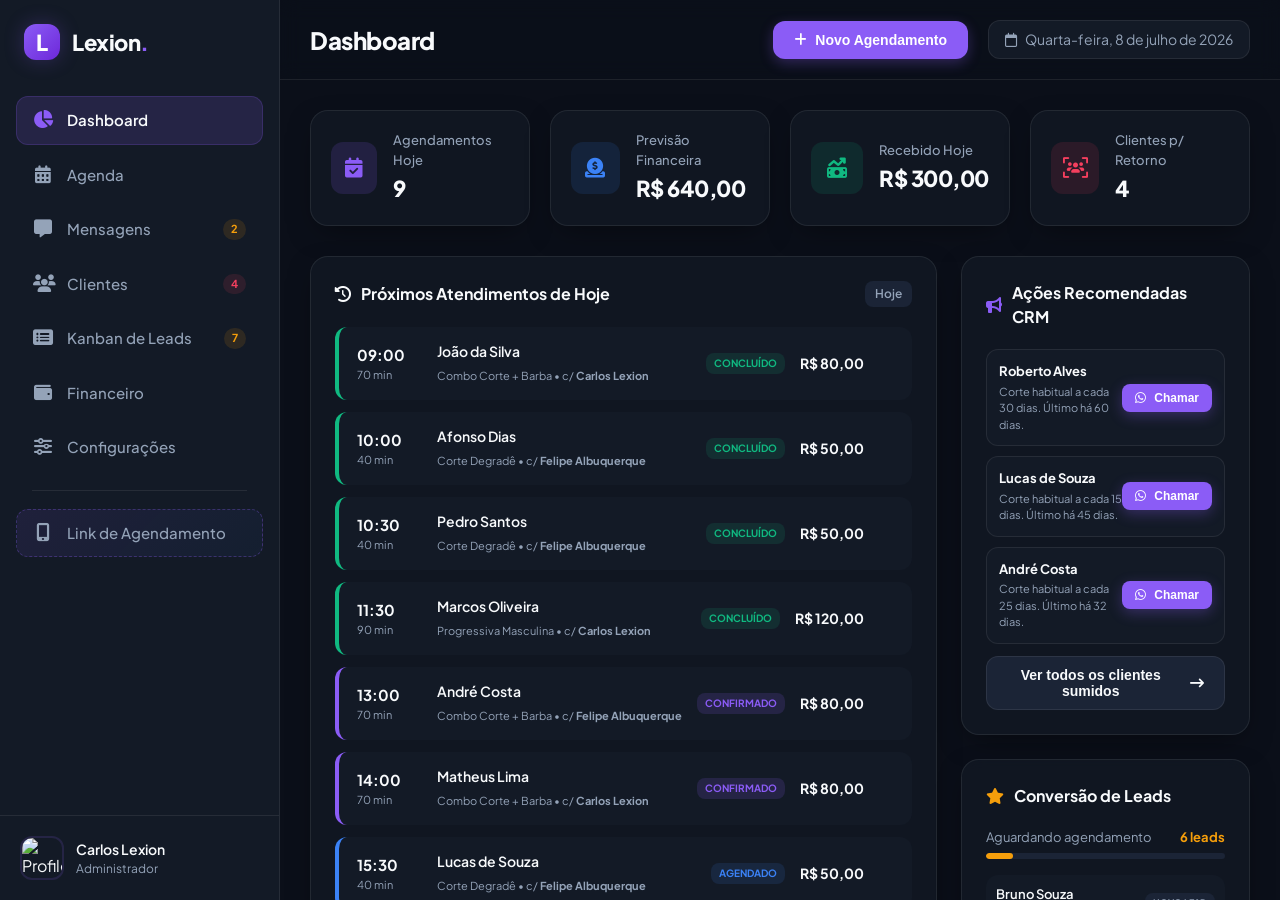
==== commit 756941f7: "alterações de automação" ====
--- a/index.html
+++ b/index.html
@@ -35,6 +35,11 @@
                 <a href="#" class="menu-item" data-target="agenda">
                     <i class="fa-solid fa-calendar-days"></i>
                     <span>Agenda</span>
+                </a>
+                <a href="#" class="menu-item" data-target="mensagens">
+                    <i class="fa-solid fa-message"></i>
+                    <span>Mensagens</span>
+                    <span class="badge badge-info" id="badge-messages">0</span>
                 </a>
                 <a href="#" class="menu-item" data-target="clientes">
                     <i class="fa-solid fa-users"></i>
@@ -250,6 +255,33 @@
                     </div>
                 </section>
 
+                <!-- CENTRAL DE MENSAGENS E AUTOMAÇÕES -->
+                <section class="page-section" id="page-mensagens">
+                    <div class="mobile-page-intro glass-effect">
+                        <div>
+                            <span class="eyebrow">Automação do dia</span>
+                            <h3>Lembretes no controle</h3>
+                            <p>Acompanhe confirmações e aja apenas quando precisar.</p>
+                        </div>
+                        <button class="btn btn-primary" id="btn-process-messages"><i class="fa-solid fa-paper-plane"></i> Processar agora</button>
+                    </div>
+                    <div class="message-kpis" id="message-kpis"></div>
+                    <div class="automation-rules glass-effect">
+                        <div class="panel-header">
+                            <div><span class="eyebrow">Régua automática</span><h4 class="panel-title">Regras ativas</h4></div>
+                        </div>
+                        <div class="automation-rule-list" id="automation-rule-list"></div>
+                    </div>
+                    <div class="messages-toolbar">
+                        <div class="segmented-control" id="message-filter">
+                            <button class="active" data-message-filter="all">Todas</button>
+                            <button data-message-filter="pending">Pendentes</button>
+                            <button data-message-filter="attention">Atenção</button>
+                        </div>
+                    </div>
+                    <div class="message-job-list" id="message-job-list"></div>
+                </section>
+
                 <!-- 3. CLIENTES PAGE -->
                 <section class="page-section" id="page-clientes">
                     <div class="section-actions-bar">
@@ -727,6 +759,13 @@
                         <label for="appt-notes">Observações</label>
                         <textarea id="appt-notes" class="form-control" rows="2" placeholder="Observações do atendimento, restrições, etc."></textarea>
                     </div>
+                    <div class="appointment-communication" id="appointment-communication">
+                        <div class="communication-heading">
+                            <div><span class="eyebrow">Comunicação</span><strong>Lembretes deste horário</strong></div>
+                            <button type="button" class="btn btn-secondary btn-sm" id="btn-send-reminder-now"><i class="fa-solid fa-paper-plane"></i> Enviar agora</button>
+                        </div>
+                        <div id="appointment-message-timeline" class="message-timeline-empty">Salve o agendamento para programar os lembretes.</div>
+                    </div>
                 </div>
                 <div class="modal-footer">
                     <button type="button" class="btn btn-secondary" data-close-modal="modal-appointment">Cancelar</button>
@@ -734,6 +773,21 @@
                     <button type="submit" class="btn btn-primary">Salvar Agendamento</button>
                 </div>
             </form>
+        </div>
+    </div>
+
+    <!-- MODAL: CLIENTE 360 -->
+    <div class="modal-backdrop" id="modal-client-detail">
+        <div class="modal-dialog modal-dialog-wide glass-effect">
+            <div class="modal-header">
+                <div><span class="eyebrow">Cliente 360°</span><h4 class="modal-title" id="client-detail-title">Cliente</h4></div>
+                <button class="modal-close" data-close-modal="modal-client-detail">&times;</button>
+            </div>
+            <div class="modal-body" id="client-detail-content"></div>
+            <div class="modal-footer sticky-mobile-actions">
+                <button type="button" class="btn btn-secondary" data-close-modal="modal-client-detail">Fechar</button>
+                <button type="button" class="btn btn-primary" id="btn-client-detail-appointment"><i class="fa-solid fa-calendar-plus"></i> Agendar</button>
+            </div>
         </div>
     </div>
 
@@ -1025,9 +1079,9 @@
             <i class="fa-solid fa-users"></i>
             <span>Clientes</span>
         </a>
-        <a href="#" class="tab-item" data-target="leads">
-            <i class="fa-solid fa-rectangle-list"></i>
-            <span>Leads</span>
+        <a href="#" class="tab-item" data-target="mensagens">
+            <i class="fa-solid fa-message"></i>
+            <span>Mensagens</span>
         </a>
         <a href="#" class="tab-item" data-target="financeiro">
             <i class="fa-solid fa-wallet"></i>
--- a/index.css
+++ b/index.css
@@ -1432,7 +1432,7 @@
     height: 100vh;
     background-color: rgba(0, 0, 0, 0.7);
     backdrop-filter: blur(4px);
-    z-index: 1000;
+    z-index: 1200;
     display: flex;
     align-items: center;
     justify-content: center;
@@ -2488,3 +2488,145 @@
         gap: 12px;
     }
 }
+
+/* ========================================================================== */
+/* MOBILE-FIRST OPERATIONS: MESSAGES, CALENDAR & CLIENT 360                   */
+/* ========================================================================== */
+.eyebrow { display: block; color: var(--primary); font-size: 10px; font-weight: 800; letter-spacing: .09em; text-transform: uppercase; margin-bottom: 4px; }
+.mobile-page-intro { display: flex; align-items: center; justify-content: space-between; gap: 18px; padding: 20px; margin-bottom: 16px; }
+.mobile-page-intro h3 { margin: 0 0 4px; font-size: 21px; }
+.mobile-page-intro p { margin: 0; color: var(--text-muted); font-size: 13px; }
+.message-kpis { display: grid; grid-template-columns: repeat(3, 1fr); gap: 12px; margin-bottom: 16px; }
+.message-kpi { display: flex; align-items: center; gap: 12px; padding: 16px; }
+.message-kpi > i { display: grid; place-items: center; width: 38px; height: 38px; border-radius: 12px; background: var(--bg-tertiary); }
+.message-kpi span { display: flex; flex-direction: column; }
+.message-kpi strong { font-size: 20px; }
+.message-kpi small, .automation-rule small, .message-job-main small, .client-hero small, .history-item small { color: var(--text-muted); }
+.automation-rules { padding: 18px; margin-bottom: 16px; }
+.automation-rule-list { display: grid; grid-template-columns: repeat(3, 1fr); gap: 10px; }
+.automation-rule { position: relative; display: grid; grid-template-columns: 38px 1fr 42px; align-items: center; gap: 10px; padding: 13px; background: var(--bg-secondary); border: 1px solid var(--border-color); border-radius: var(--radius-md); cursor: pointer; }
+.automation-rule > span:nth-child(2) { display: flex; flex-direction: column; }
+.rule-icon { display: grid; place-items: center; width: 36px; height: 36px; color: var(--primary); background: var(--primary-light); border-radius: 11px; }
+.automation-rule input { position: absolute; opacity: 0; }
+.switch-ui { width: 40px; height: 23px; border-radius: 20px; background: var(--bg-tertiary); position: relative; transition: .2s; }
+.switch-ui::after { content: ''; position: absolute; width: 17px; height: 17px; left: 3px; top: 3px; border-radius: 50%; background: white; transition: .2s; }
+.automation-rule input:checked + .switch-ui { background: var(--primary); }
+.automation-rule input:checked + .switch-ui::after { transform: translateX(17px); }
+.messages-toolbar { display: flex; justify-content: space-between; margin: 18px 0 12px; }
+.segmented-control { display: inline-flex; padding: 4px; background: var(--bg-secondary); border: 1px solid var(--border-color); border-radius: 12px; }
+.segmented-control button { border: 0; background: transparent; color: var(--text-muted); padding: 9px 14px; border-radius: 9px; font: inherit; font-size: 12px; font-weight: 700; cursor: pointer; }
+.segmented-control button.active { background: var(--primary); color: white; }
+.message-job-list { display: grid; gap: 10px; }
+.message-job-card { padding: 16px; border-left: 3px solid var(--border-color); }
+.message-job-card.status-failed { border-left-color: var(--danger); }
+.message-job-card.status-replied { border-left-color: var(--success); }
+.message-job-main { display: grid; grid-template-columns: 38px 1fr auto; gap: 10px; align-items: center; }
+.message-job-main > div { display: flex; flex-direction: column; }
+.client-avatar { display: grid; place-items: center; width: 38px; height: 38px; border-radius: 12px; color: white; font-weight: 800; background: linear-gradient(135deg, var(--primary), #4f46e5); }
+.client-avatar.large { width: 52px; height: 52px; border-radius: 16px; font-size: 20px; }
+.message-status { font-size: 10px; font-weight: 800; text-transform: uppercase; color: var(--text-muted); background: var(--bg-tertiary); border-radius: 20px; padding: 5px 8px; }
+.message-job-card p { color: var(--text-secondary); font-size: 13px; margin: 12px 0; }
+.message-job-actions { display: flex; justify-content: flex-end; gap: 8px; }
+.empty-state { padding: 40px; text-align: center; color: var(--text-muted); }
+.appointment-communication { margin-top: 18px; padding: 14px; background: var(--bg-secondary); border: 1px solid var(--border-color); border-radius: var(--radius-md); }
+.communication-heading { display: flex; justify-content: space-between; gap: 12px; align-items: center; }
+.communication-heading > div { display: flex; flex-direction: column; }
+.message-timeline-empty { color: var(--text-muted); font-size: 12px; margin-top: 12px; }
+.message-timeline { display: grid; gap: 8px; margin-top: 12px; }
+.message-timeline > div { display: flex; gap: 9px; align-items: flex-start; font-size: 12px; }
+.message-timeline span { display: flex; flex-direction: column; }
+.comm-badge { position: absolute; top: 7px; right: 7px; display: grid; place-items: center; width: 22px; height: 22px; border-radius: 50%; font-size: 9px; background: var(--bg-tertiary); }
+.comm-badge.delivered, .comm-badge.replied { color: var(--success); background: rgba(16,185,129,.18); }
+.comm-badge.failed { color: var(--danger); background: rgba(239,68,68,.18); }
+.comm-badge.pending, .comm-badge.sent { color: var(--warning); background: rgba(245,158,11,.18); }
+.week-view { display: grid; grid-template-columns: repeat(7, minmax(135px, 1fr)); gap: 8px; padding: 12px; overflow-x: auto; }
+.week-day-card, .month-day { color: var(--text-primary); background: var(--bg-secondary); border: 1px solid var(--border-color); border-radius: var(--radius-md); text-align: left; cursor: pointer; }
+.week-day-card { min-height: 180px; padding: 14px; display: flex; flex-direction: column; gap: 5px; }
+.week-day-card > span { color: var(--text-muted); text-transform: uppercase; font-size: 10px; font-weight: 800; }
+.week-day-card > strong { font-size: 24px; }
+.week-day-card > small { color: var(--primary); }
+.week-day-card.is-today, .month-day.is-today { border-color: var(--primary); box-shadow: inset 0 0 0 1px var(--primary); }
+.week-appointments { display: grid; gap: 5px; margin-top: 8px; }
+.mini-appt { padding: 5px 6px; background: var(--primary-light); color: #c4b5fd; border-radius: 6px; font-size: 10px; white-space: nowrap; overflow: hidden; text-overflow: ellipsis; }
+.week-appointments em { color: var(--text-muted); font-size: 11px; }
+.month-weekdays, .month-view { display: grid; grid-template-columns: repeat(7, 1fr); gap: 6px; }
+.month-weekdays { padding: 14px 14px 0; color: var(--text-muted); text-align: center; font-size: 10px; font-weight: 800; text-transform: uppercase; }
+.month-view { padding: 10px 14px 14px; }
+.month-day { position: relative; min-height: 82px; padding: 10px; }
+.month-day > span { position: absolute; right: 8px; top: 8px; min-width: 20px; height: 20px; display: grid; place-items: center; border-radius: 10px; color: white; background: var(--primary); font-size: 10px; }
+.month-day small { display: block; margin-top: 20px; color: var(--success); font-size: 9px; }
+.modal-dialog-wide { max-width: 680px; }
+.client-hero { display: grid; grid-template-columns: 52px 1fr auto; gap: 12px; align-items: center; }
+.client-hero > div { display: flex; flex-direction: column; }
+.client-stat-grid { display: grid; grid-template-columns: repeat(3,1fr); gap: 8px; margin: 18px 0; }
+.client-stat-grid > div { padding: 13px; background: var(--bg-secondary); border-radius: 12px; display: flex; flex-direction: column; }
+.client-stat-grid small { color: var(--text-muted); font-size: 10px; text-transform: uppercase; }
+.client-notes-card { padding: 14px; border: 1px solid var(--border-color); border-radius: 12px; }
+.client-notes-card p { margin: 6px 0 0; color: var(--text-secondary); font-size: 13px; }
+.client-history { margin-top: 18px; }
+.history-item { display: grid; grid-template-columns: 10px 1fr auto; gap: 10px; align-items: center; padding: 11px 0; border-bottom: 1px solid var(--border-color); }
+.history-item > div { display: flex; flex-direction: column; }
+.history-dot { width: 8px; height: 8px; border-radius: 50%; background: var(--info); }
+.history-dot.done { background: var(--success); }
+.history-dot.no_show { background: var(--danger); }
+
+@media (max-width: 768px) {
+    body { overflow-x: hidden; }
+    .top-header { position: sticky; top: 0; z-index: 90; min-height: 58px; background: rgba(15, 20, 30, .92); backdrop-filter: blur(14px); }
+    .header-title { font-size: 19px; }
+    .pages-container { padding: 12px; }
+    .dashboard-layout { gap: 12px; }
+    .dashboard-panel { border-radius: 16px; }
+    .agenda-controls { display: grid; grid-template-columns: 1fr; gap: 10px; }
+    .agenda-filters { display: grid; grid-template-columns: repeat(3, 1fr); width: 100%; }
+    .agenda-filters .btn { justify-content: center; min-height: 42px; }
+    .agenda-navigation { display: grid; grid-template-columns: 42px 1fr 42px; width: 100%; }
+    .agenda-current-date-title { text-align: center; font-size: 12px; }
+    .agenda-actions .btn { width: 100%; min-height: 46px; justify-content: center; }
+    .calendar-wrapper { border-radius: 16px; }
+    .calendar-body-scroll { max-height: calc(100vh - 330px); min-height: 410px; }
+    .calendar-appt-event { left: 4px; right: 4px; min-height: 38px; padding: 6px 32px 6px 8px; border-radius: 8px; }
+    .week-view { grid-template-columns: repeat(7, 78vw); scroll-snap-type: x mandatory; padding: 10px; }
+    .week-day-card { scroll-snap-align: center; min-height: 230px; }
+    .month-weekdays { gap: 2px; padding-left: 6px; padding-right: 6px; }
+    .month-view { gap: 3px; padding: 8px 6px; }
+    .month-day { min-height: 58px; padding: 7px; border-radius: 9px; }
+    .month-day small { display: none; }
+    .month-day > span { right: 4px; top: 4px; min-width: 17px; height: 17px; font-size: 9px; }
+    .mobile-page-intro { align-items: stretch; flex-direction: column; padding: 16px; }
+    .mobile-page-intro .btn { width: 100%; justify-content: center; min-height: 44px; }
+    .message-kpis { gap: 7px; }
+    .message-kpi { padding: 11px 8px; gap: 7px; flex-direction: column; align-items: flex-start; }
+    .message-kpi > i { width: 32px; height: 32px; }
+    .message-kpi strong { font-size: 18px; }
+    .message-kpi small { font-size: 9px; }
+    .automation-rules { padding: 14px; }
+    .automation-rule-list { grid-template-columns: 1fr; }
+    .automation-rule { min-height: 62px; }
+    .segmented-control { width: 100%; }
+    .segmented-control button { flex: 1; padding: 10px 6px; }
+    .message-job-card { padding: 14px; }
+    .message-job-main { grid-template-columns: 38px 1fr; }
+    .message-status { grid-column: 2; justify-self: start; }
+    .message-job-actions { display: grid; grid-template-columns: repeat(2, minmax(0, 1fr)); }
+    .message-job-actions .btn { justify-content: center; }
+    .modal-backdrop { align-items: flex-end; padding: 0; }
+    .modal-dialog { width: 100%; max-height: 92vh; margin: 0; border-radius: 22px 22px 0 0; }
+    .modal-body { max-height: calc(92vh - 132px); overflow-y: auto; padding: 16px; }
+    .modal-header { padding: 16px; }
+    .modal-footer { padding: 12px 16px calc(12px + env(safe-area-inset-bottom)); }
+    .sticky-mobile-actions { position: sticky; bottom: 0; background: var(--bg-secondary); }
+    .client-hero { grid-template-columns: 52px 1fr; }
+    .client-hero .btn { grid-column: 1 / -1; justify-content: center; }
+    .client-stat-grid > div { padding: 10px; }
+    .client-stat-grid strong { font-size: 13px; }
+    .history-item .status-badge { font-size: 9px; }
+    .communication-heading { align-items: stretch; flex-direction: column; }
+    .communication-heading .btn { justify-content: center; }
+    .table-container { border: 0; background: transparent; overflow: visible; }
+    .data-table tr { padding: 14px; border-radius: 16px; }
+    .data-table td:last-child > div { display: grid !important; grid-template-columns: 1fr 1fr auto; width: 100%; }
+    .data-table td:last-child .btn { justify-content: center; min-height: 38px; }
+    .mobile-tab-bar { height: 72px; }
+    .tab-item { min-height: 48px; justify-content: center; }
+}
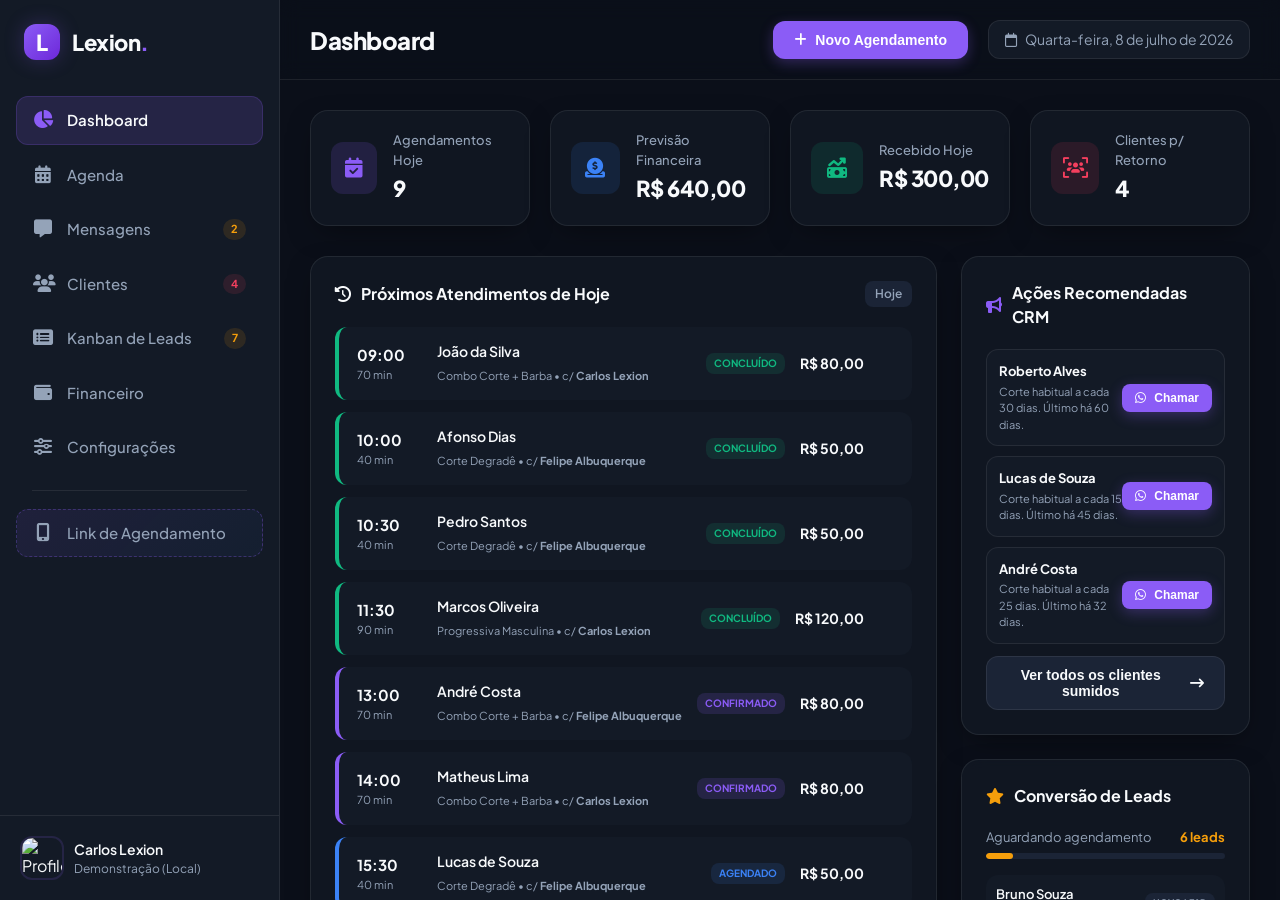
==== commit 72c9963f: "Atualização tela de login" ====
--- a/index.html
+++ b/index.html
@@ -11,10 +11,61 @@
     <!-- Font Awesome Icons -->
     <link rel="stylesheet" href="https://cdnjs.cloudflare.com/ajax/libs/font-awesome/6.4.0/css/all.min.css">
     <!-- CSS Customizado -->
-    <link rel="stylesheet" href="index.css">
+    <link rel="stylesheet" href="index.css?v=3">
+    <link rel="stylesheet" href="auth.css?v=1">
 </head>
 <body class="dark-theme">
-    <div class="app-container">
+    <!-- TELA DE LOGIN -->
+    <div id="auth-overlay" class="auth-overlay" style="display: none;">
+        <div class="auth-split-layout">
+            <!-- Left Side (Cover Image) -->
+            <div class="auth-cover">
+                <div class="auth-cover-logo">
+                    <div class="logo-icon">L</div>
+                    <span>Lexion<span style="color:#8b5cf6">.</span></span>
+                </div>
+                <div class="auth-cover-content">
+                    <h1>SEU ESTILO,<br><span>NOSSA ARTE.</span></h1>
+                    <p>Gerencie seu salão com elegância e precisão.</p>
+                </div>
+            </div>
+            
+            <!-- Right Side (Form) -->
+            <div class="auth-form-side">
+                <div class="auth-form-container">
+                    <h2 class="auth-title">Entrar</h2>
+                    <p class="auth-subtitle">Acesse com seu e-mail e senha</p>
+                    
+                    <form id="form-login" class="auth-form">
+                        <div class="form-group">
+                            <label for="auth-email">E-mail</label>
+                            <div class="input-icon-wrapper">
+                                <i class="fa-regular fa-envelope"></i>
+                                <input type="email" id="auth-email" class="form-control auth-input" placeholder="seu@email.com" required>
+                            </div>
+                        </div>
+                        <div class="form-group">
+                            <label for="auth-password">Senha</label>
+                            <div class="input-icon-wrapper">
+                                <i class="fa-solid fa-lock"></i>
+                                <input type="password" id="auth-password" class="form-control auth-input" placeholder="••••••••" required>
+                            </div>
+                        </div>
+                        
+                        <button type="submit" class="btn auth-submit-btn" id="btn-login-submit">
+                            <i class="fa-solid fa-arrow-right-to-bracket"></i> Entrar no Sistema
+                        </button>
+                    </form>
+                    
+                    <div id="auth-error" class="auth-error" style="display: none;">
+                        <i class="fa-solid fa-circle-exclamation"></i> <span>Email ou senha incorretos.</span>
+                    </div>
+                </div>
+            </div>
+        </div>
+    </div>
+
+    <div class="app-container" id="app-container">
         <!-- SIDEBAR -->
         <aside class="sidebar" id="sidebar">
             <div class="sidebar-header">
@@ -67,12 +118,17 @@
             </nav>
             
             <div class="sidebar-footer">
-                <div class="user-profile">
-                    <img src="https://images.unsplash.com/photo-1534528741775-53994a69daeb?q=80&w=256&auto=format&fit=crop" alt="Profile Photo" class="profile-avatar">
-                    <div class="profile-info">
-                        <span class="profile-name">Carlos Lexion</span>
-                        <span class="profile-role">Administrador</span>
-                    </div>
+                <div class="user-profile" style="display: flex; justify-content: space-between; align-items: center; width: 100%;">
+                    <div style="display: flex; align-items: center; gap: 10px; min-width: 0; flex: 1;">
+                        <img src="https://images.unsplash.com/photo-1534528741775-53994a69daeb?q=80&w=256&auto=format&fit=crop" alt="Profile Photo" class="profile-avatar">
+                        <div class="profile-info">
+                            <span class="profile-name" id="user-profile-name">Carlos Lexion</span>
+                            <span class="profile-role" id="user-profile-role">Administrador</span>
+                        </div>
+                    </div>
+                    <button id="btn-logout-sidebar" title="Sair do Sistema" style="background: none; border: none; color: var(--danger); cursor: pointer; font-size: 1.2rem; padding: 5px;">
+                        <i class="fa-solid fa-right-from-bracket"></i>
+                    </button>
                 </div>
             </div>
         </aside>
@@ -562,6 +618,10 @@
                                 <p class="panel-description">Esses dados serão exibidos na página pública de agendamento.</p>
                             </div>
                             <form class="config-form" id="form-business-info">
+                                <div class="form-group">
+                                    <label for="biz-avatar">Foto do Perfil / Logomarca</label>
+                                    <input type="file" id="biz-avatar" class="form-control" accept="image/*">
+                                </div>
                                 <div class="form-row">
                                     <div class="form-group">
                                         <label for="biz-name">Nome do Salão/Barbearia</label>
@@ -1092,7 +1152,13 @@
     <!-- Toast Notification Container -->
     <div class="toast-container" id="toast-container"></div>
 
+    <!-- Supabase JS Client -->
+    <script src="https://cdn.jsdelivr.net/npm/@supabase/supabase-js@2"></script>
+    
+    <!-- Camada de Dados -->
+    <script src="api.js?v=3"></script>
+
     <!-- JavaScript Principal -->
-    <script src="app.js"></script>
+    <script src="app.js?v=3"></script>
 </body>
 </html>
--- a/index.css
+++ b/index.css
@@ -249,17 +249,25 @@
 .profile-info {
     display: flex;
     flex-direction: column;
+    min-width: 0;
+    flex: 1;
 }
 
 .profile-name {
     font-weight: 600;
     font-size: 14px;
     color: var(--text-main);
+    white-space: nowrap;
+    overflow: hidden;
+    text-overflow: ellipsis;
 }
 
 .profile-role {
     font-size: 12px;
     color: var(--text-muted);
+    white-space: nowrap;
+    overflow: hidden;
+    text-overflow: ellipsis;
 }
 
 /* Main Content Area */
@@ -2293,18 +2301,6 @@
         bottom: 0;
         left: 0;
         right: 0;
-        height: 68px;
-        background-color: rgba(19, 26, 38, 0.95);
-        backdrop-filter: blur(16px);
-        -webkit-backdrop-filter: blur(16px);
-        border-top: 1px solid var(--border-color);
-        justify-content: space-around;
-        align-items: center;
-        z-index: 1000;
-        padding-bottom: env(safe-area-inset-bottom);
-        box-shadow: 0 -8px 20px rgba(0,0,0,0.3);
-    }
-    
     .tab-item {
         display: flex;
         flex-direction: column;
@@ -2630,3 +2626,4 @@
     .mobile-tab-bar { height: 72px; }
     .tab-item { min-height: 48px; justify-content: center; }
 }
+
--- a/auth.css
+++ b/auth.css
@@ -0,0 +1,264 @@
+@import url('https://fonts.googleapis.com/css2?family=Plus+Jakarta+Sans:wght@300;400;500;600;700;800&display=swap');
+
+/* ===== AUTH OVERLAY (tela inteira) ===== */
+.auth-overlay {
+    position: fixed;
+    top: 0;
+    left: 0;
+    width: 100vw;
+    height: 100vh;
+    background-color: #07041a;
+    z-index: 99999;
+    display: flex;
+    padding: 0;
+    font-family: 'Plus Jakarta Sans', sans-serif;
+    margin: 0;
+    box-sizing: border-box;
+}
+
+.auth-overlay * {
+    box-sizing: border-box;
+}
+
+/* ===== SPLIT LAYOUT ===== */
+.auth-split-layout {
+    display: flex;
+    width: 100%;
+    height: 100%;
+}
+
+/* ===== LADO ESQUERDO (imagem de barbearia) ===== */
+.auth-cover {
+    flex: 1;
+    background-image: url('assets/login-bg.png');
+    background-size: cover;
+    background-position: center;
+    background-repeat: no-repeat;
+    position: relative;
+    display: flex;
+    flex-direction: column;
+    justify-content: space-between;
+    padding: 40px 50px;
+    overflow: hidden;
+    /* Transição suave com o lado direito */
+    border-right: none;
+}
+
+/* Overlay escuro gradual sobre a imagem, com leve tom roxo para integrar */
+.auth-cover::before {
+    content: '';
+    position: absolute;
+    top: 0; left: 0; right: 0; bottom: 0;
+    background:
+        linear-gradient(to right, transparent 60%, #07041a 100%),
+        linear-gradient(to top, rgba(7, 4, 26, 0.85) 0%, rgba(7, 4, 26, 0.2) 40%, rgba(7, 4, 26, 0.1) 70%);
+    z-index: 1;
+}
+
+/* Logo no topo esquerdo da imagem */
+.auth-cover-logo {
+    position: relative;
+    z-index: 2;
+    display: flex;
+    align-items: center;
+    gap: 10px;
+    font-size: 1.4rem;
+    font-weight: 700;
+    color: #ffffff;
+}
+
+.auth-cover-logo .logo-icon {
+    width: 38px;
+    height: 38px;
+    background: linear-gradient(135deg, #8b5cf6, #6d28d9);
+    border-radius: 10px;
+    display: flex;
+    align-items: center;
+    justify-content: center;
+    font-weight: 800;
+    font-size: 18px;
+    color: white;
+}
+
+/* Texto sobre a imagem (embaixo) */
+.auth-cover-content {
+    position: relative;
+    z-index: 2;
+}
+
+.auth-cover-content h1 {
+    font-size: 44px;
+    font-weight: 800;
+    color: #ffffff;
+    line-height: 1.15;
+    text-transform: uppercase;
+    margin: 0 0 12px 0;
+    letter-spacing: -0.5px;
+}
+
+.auth-cover-content h1 span {
+    color: #a78bfa;
+}
+
+.auth-cover-content p {
+    color: rgba(255, 255, 255, 0.7);
+    font-size: 16px;
+    margin: 0;
+    font-weight: 400;
+}
+
+/* ===== LADO DIREITO (formulário) ===== */
+.auth-form-side {
+    flex: 0 0 480px;
+    display: flex;
+    justify-content: center;
+    align-items: center;
+    background-color: #07041a;
+    padding: 40px 50px;
+}
+
+.auth-form-container {
+    width: 100%;
+    max-width: 380px;
+}
+
+.auth-title {
+    font-size: 36px;
+    font-weight: 800;
+    color: #ffffff;
+    margin: 0 0 8px 0;
+}
+
+.auth-subtitle {
+    font-size: 15px;
+    color: #8a82b0;
+    margin: 0 0 36px 0;
+    font-weight: 400;
+}
+
+/* ===== FORMULÁRIO ===== */
+.auth-form {
+    display: flex;
+    flex-direction: column;
+    gap: 20px;
+}
+
+.auth-form .form-group {
+    margin: 0;
+    padding: 0;
+}
+
+.auth-form label {
+    display: block;
+    font-size: 13px;
+    font-weight: 600;
+    color: #b0a8d6;
+    margin-bottom: 8px;
+    text-transform: uppercase;
+    letter-spacing: 0.5px;
+}
+
+/* Inputs */
+.auth-input {
+    background-color: rgba(18, 12, 41, 0.8) !important;
+    border: 1px solid #2a1f5e !important;
+    color: #ffffff !important;
+    height: 52px !important;
+    border-radius: 12px !important;
+    font-size: 15px !important;
+    padding: 0 20px 0 48px !important;
+    width: 100% !important;
+    outline: none !important;
+    transition: border-color 0.3s, box-shadow 0.3s;
+}
+
+.auth-input::placeholder {
+    color: #4a4272;
+}
+
+.auth-input:focus {
+    border-color: #8b5cf6 !important;
+    box-shadow: 0 0 0 3px rgba(139, 92, 246, 0.15) !important;
+}
+
+.input-icon-wrapper {
+    position: relative;
+    display: flex;
+    align-items: center;
+    width: 100%;
+}
+
+.input-icon-wrapper i {
+    position: absolute;
+    left: 18px;
+    color: #6d5eac;
+    font-size: 16px;
+    pointer-events: none;
+    z-index: 10;
+}
+
+/* ===== BOTÃO ENTRAR ===== */
+.auth-submit-btn {
+    width: 100%;
+    height: 52px;
+    border-radius: 12px;
+    background: linear-gradient(135deg, #8b5cf6 0%, #6d28d9 100%);
+    color: white !important;
+    font-weight: 600;
+    font-size: 15px;
+    border: none;
+    margin-top: 8px;
+    cursor: pointer;
+    transition: all 0.3s ease;
+    display: flex;
+    justify-content: center;
+    align-items: center;
+    gap: 8px;
+    box-shadow: 0 4px 20px rgba(139, 92, 246, 0.3);
+}
+
+.auth-submit-btn:hover {
+    transform: translateY(-2px);
+    box-shadow: 0 8px 25px rgba(139, 92, 246, 0.45);
+}
+
+/* ===== ERRO ===== */
+.auth-error {
+    margin-top: 20px;
+    background-color: rgba(244, 63, 94, 0.08);
+    border: 1px solid rgba(244, 63, 94, 0.2);
+    color: #f43f5e;
+    padding: 12px 16px;
+    border-radius: 12px;
+    font-size: 14px;
+    display: flex;
+    align-items: center;
+    gap: 10px;
+}
+
+/* ===== RESPONSIVIDADE ===== */
+@media (max-width: 992px) {
+    .auth-split-layout {
+        flex-direction: column;
+    }
+    .auth-cover {
+        flex: 0 0 280px;
+        padding: 30px;
+    }
+    .auth-cover::before {
+        background:
+            linear-gradient(to bottom, transparent 30%, #07041a 100%),
+            linear-gradient(to top, rgba(7, 4, 26, 0.85) 0%, rgba(7, 4, 26, 0.2) 50%);
+    }
+    .auth-cover-content h1 {
+        font-size: 32px;
+    }
+    .auth-form-side {
+        flex: 1;
+        padding: 30px 24px;
+        align-items: flex-start;
+    }
+    .auth-title {
+        font-size: 28px;
+    }
+}
